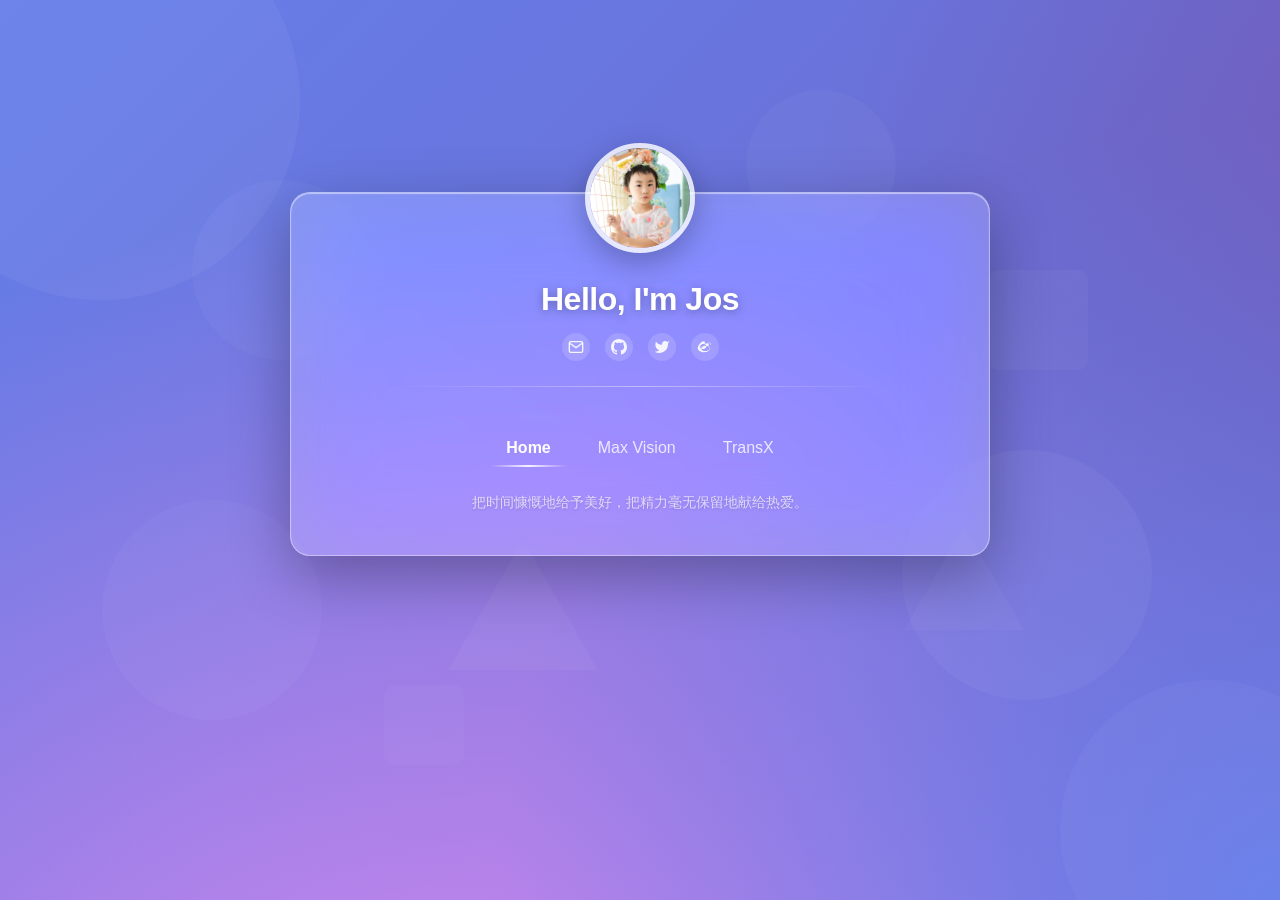
==== index.html @ 92dcc450 "update" ====
<!DOCTYPE html>
<html lang="en">
<head>
    <meta charset="UTF-8">
    <meta name="viewport" content="width=device-width, initial-scale=1.0">
    <title>Jos' Home</title>
    <link rel="stylesheet" href="assets/css/style.css">
</head>
<body>
    <div class="background">
        <div class="geometric-shape shape-1"></div>
        <div class="geometric-shape shape-2"></div>
        <div class="geometric-shape shape-3"></div>
        <div class="geometric-shape shape-4"></div>
        <div class="geometric-shape shape-5"></div>
        <div class="geometric-shape shape-6"></div>
        <div class="geometric-triangle tri-1"></div>
        <div class="geometric-triangle tri-2"></div>
        <div class="geometric-square sq-1"></div>
        <div class="geometric-square sq-2"></div>
    </div>
    <div class="content">
        <div class="card-flip">
            <div class="project-container card-front">
                <div class="project-image" id="avatar">
                    <img src="assets/images/icon.png" alt="Jos Avatar">
                </div>
                <h1>Hello, I'm Jos</h1>
                <div class="social-links">
                    <a href="mailto:auu.aug@gmail.com" target="_blank" title="Email">
                        <svg width="20" height="20" viewBox="0 0 24 24" fill="none" stroke="currentColor" stroke-width="2">
                            <path d="M4 4h16c1.1 0 2 .9 2 2v12c0 1.1-.9 2-2 2H4c-1.1 0-2-.9-2-2V6c0-1.1.9-2 2-2z"></path>
                            <polyline points="22,6 12,13 2,6"></polyline>
                        </svg>
                    </a>
                    <a href="https://github.com/jyhu" target="_blank" title="GitHub">
                        <svg width="20" height="20" viewBox="0 0 24 24" fill="currentColor">
                            <path d="M12 0c-6.626 0-12 5.373-12 12 0 5.302 3.438 9.8 8.207 11.387.599.111.793-.261.793-.577v-2.234c-3.338.726-4.033-1.416-4.033-1.416-.546-1.387-1.333-1.756-1.333-1.756-1.089-.745.083-.729.083-.729 1.205.084 1.839 1.237 1.839 1.237 1.07 1.834 2.807 1.304 3.492.997.107-.775.418-1.305.762-1.604-2.665-.305-5.467-1.334-5.467-5.931 0-1.311.469-2.381 1.236-3.221-.124-.303-.535-1.524.117-3.176 0 0 1.008-.322 3.301 1.23.957-.266 1.983-.399 3.003-.404 1.02.005 2.047.138 3.006.404 2.291-1.552 3.297-1.23 3.297-1.23.653 1.653.242 2.874.118 3.176.77.84 1.235 1.911 1.235 3.221 0 4.609-2.807 5.624-5.479 5.921.43.372.823 1.102.823 2.222v3.293c0 .319.192.694.801.576 4.765-1.589 8.199-6.086 8.199-11.386 0-6.627-5.373-12-12-12z"/>
                        </svg>
                    </a>
                    <a href="https://twitter.com/yourhandle" target="_blank" title="Twitter">
                        <svg width="20" height="20" viewBox="0 0 24 24" fill="currentColor">
                            <path d="M23 3a10.9 10.9 0 01-3.14 1.53 4.48 4.48 0 00-7.86 3v1A10.66 10.66 0 013 4s-4 9 5 13a11.64 11.64 0 01-7 2c9 5 20 0 20-11.5a4.5 4.5 0 00-.08-.83A7.72 7.72 0 0023 3z"></path>
                        </svg>
                    </a>
                    <a href="https://weibo.com/yourhandle" target="_blank" title="微博">
                        <svg width="20" height="20" viewBox="0 0 24 24" fill="currentColor">
                            <path d="M9.68 14.89c-2.56.43-4.77-.88-4.94-2.92-.16-2.04 1.74-3.96 4.3-4.39 2.56-.43 4.77.88 4.94 2.92.16 2.04-1.74 3.96-4.3 4.39zm7.94-5.05c-.32-.09-.54-.16-.37-.58.36-.92.4-1.71.01-2.28-.74-1.06-2.76-1.01-5.07-.03 0 0-.73.32-.54-.26.35-1.17.3-2.15-.23-2.72-1.2-1.29-4.38.05-7.1 2.98-2.04 2.19-3.22 4.51-3.22 6.67 0 3.92 4.54 6.3 8.98 6.3 5.82 0 9.7-3.34 9.7-5.99 0-1.6-1.22-2.51-2.16-2.09zm-4.37 8.22c-3.48.31-6.49-1.22-6.73-3.42-.24-2.2 2.41-4.26 5.89-4.57 3.48-.31 6.49 1.22 6.73 3.42.24 2.2-2.41 4.26-5.89 4.57zm6.9-11.82c-.78-.78-1.82-1.08-2.77-.91-.21.04-.35.24-.31.45.04.21.24.35.45.31.67-.12 1.4.09 1.95.64.55.55.76 1.28.64 1.95-.04.21.1.41.31.45h.07c.19 0 .35-.14.38-.33.17-.95-.13-1.99-.91-2.77z"/>
                        </svg>
                    </a>
                </div>
                <hr class="main-divider">
                <div class="project-details">
                    <ul id="project-list"></ul>
                    <p id="project-desc"></p>
                </div>
            </div>
            <div class="project-container card-back">
                <div class="back-close" id="backClose">✕</div>
                <h2>关于我</h2>
                <hr class="main-divider">
                <div class="back-content">
                    <p>把时间浪费在美好的事物上</p>
                    <p>把精力投入在热爱的领域里</p>
                    <div class="contact-info">
                        <p>📧 Email: hello@example.com</p>
                        <p>🔗 GitHub: @jyhu</p>
                    </div>
                </div>
            </div>
        </div>
    </div>
    <script src="assets/js/config.js"></script>
    <script>
        const projectList = document.getElementById('project-list');
        const projectDesc = document.getElementById('project-desc');
        const cardFlip = document.querySelector('.card-flip');
        const avatar = document.getElementById('avatar');
        const backClose = document.getElementById('backClose');
        const cardFront = document.querySelector('.card-front');
        const cardBack = document.querySelector('.card-back');

        // 更新卡片高度
        function updateCardHeight() {
            if (cardFlip.classList.contains('flipped')) {
                cardFlip.style.height = cardBack.offsetHeight + 'px';
            } else {
                cardFlip.style.height = cardFront.offsetHeight + 'px';
            }
        }

        // 初始化高度
        setTimeout(() => {
            cardFlip.style.height = cardFront.offsetHeight + 'px';
        }, 0);

        // 头像点击翻转
        avatar.addEventListener('click', () => {
            cardFlip.classList.add('flipped');
            setTimeout(updateCardHeight, 50);
        });

        // 关闭按钮翻转回来
        backClose.addEventListener('click', (e) => {
            e.stopPropagation();
            cardFlip.classList.remove('flipped');
            setTimeout(updateCardHeight, 50);
        });

        Projects.forEach((project, index) => {
            const listItem = document.createElement('li');
            listItem.textContent = project.name;
            listItem.addEventListener('mouseover', () => {
                document.querySelectorAll('#project-list li').forEach(li => li.classList.remove('active'));
                listItem.classList.add('active');
                projectDesc.innerHTML = project.description;
                if (project.url) {
                    projectDesc.innerHTML += ` <a href="${project.url}" target="_blank">Go >>></a>`;
                }
            });
            if (project.url) {
                listItem.addEventListener('click', () => {
                    window.open(project.url, '_blank');
                });
            }
            if (index === 0) {
                listItem.classList.add('active');
                projectDesc.innerHTML = project.description;
                if (project.url) {
                    projectDesc.innerHTML += ` <a href="${project.url}" target="_blank">Go >>></a>`;
                }
            }
            projectList.appendChild(listItem);
        });
    </script>
</body>
</html>
---- assets/css/style.css ----
body, html {
    margin: 0;
    padding: 0;
    height: 100%;
    overflow: hidden;
    font-family: -apple-system, BlinkMacSystemFont, 'Segoe UI', Roboto, 'Helvetica Neue', Arial, sans-serif;
}

.background {
    position: fixed;
    top: 0;
    left: 0;
    width: 100%;
    height: 100%;
    background: 
        radial-gradient(circle at 50% 50%, #667eea 0%, transparent 50%),
        radial-gradient(circle at 80% 20%, #764ba2 0%, transparent 50%),
        radial-gradient(circle at 20% 80%, #f093fb 0%, transparent 50%),
        radial-gradient(circle at 100% 50%, #4facfe 0%, transparent 50%),
        linear-gradient(135deg, #667eea 0%, #764ba2 100%);
    background-size: 200% 200%;
    z-index: -1;
    overflow: hidden;
    animation: gradientFlow 20s ease infinite;
}

@keyframes gradientFlow {
    0% {
        background-position: 20% 30%, 80% 70%, 30% 80%, 70% 20%, 50% 50%;
    }
    20% {
        background-position: 70% 10%, 10% 60%, 90% 40%, 40% 90%, 30% 70%;
    }
    40% {
        background-position: 90% 80%, 40% 20%, 10% 90%, 80% 30%, 60% 20%;
    }
    60% {
        background-position: 30% 60%, 70% 90%, 60% 10%, 20% 50%, 80% 80%;
    }
    80% {
        background-position: 50% 90%, 20% 30%, 80% 60%, 60% 20%, 40% 40%;
    }
    100% {
        background-position: 20% 30%, 80% 70%, 30% 80%, 70% 20%, 50% 50%;
    }
}

.geometric-shape {
    position: absolute;
    border-radius: 50%;
    opacity: 0.15;
    animation: float 20s infinite ease-in-out;
}

.shape-1 {
    width: 400px;
    height: 400px;
    background: rgba(255, 255, 255, 0.3);
    top: -100px;
    left: -100px;
    animation-delay: 0s;
}

.shape-2 {
    width: 300px;
    height: 300px;
    background: rgba(255, 255, 255, 0.2);
    bottom: -80px;
    right: -80px;
    animation-delay: 7s;
    animation-duration: 25s;
}

.shape-3 {
    width: 250px;
    height: 250px;
    background: rgba(255, 255, 255, 0.25);
    top: 50%;
    right: 10%;
    animation: float 18s infinite ease-in-out;
    animation-delay: 3s;
}

.shape-4 {
    width: 180px;
    height: 180px;
    background: rgba(255, 255, 255, 0.2);
    top: 20%;
    left: 15%;
    animation: rotate-float 22s infinite ease-in-out;
    animation-delay: 1s;
}

.shape-5 {
    width: 220px;
    height: 220px;
    background: rgba(255, 255, 255, 0.18);
    bottom: 20%;
    left: 8%;
    animation: pulse 16s infinite ease-in-out;
    animation-delay: 5s;
}

.shape-6 {
    width: 150px;
    height: 150px;
    background: rgba(255, 255, 255, 0.22);
    top: 10%;
    right: 30%;
    animation: float 20s infinite ease-in-out;
    animation-delay: 8s;
}

.geometric-triangle {
    position: absolute;
    width: 0;
    height: 0;
    border-style: solid;
    opacity: 0.12;
}

.tri-1 {
    border-width: 0 75px 130px 75px;
    border-color: transparent transparent rgba(255, 255, 255, 0.3) transparent;
    top: 60%;
    left: 35%;
    animation: spin-slow 30s linear infinite;
}

.tri-2 {
    border-width: 0 60px 104px 60px;
    border-color: transparent transparent rgba(255, 255, 255, 0.25) transparent;
    bottom: 30%;
    right: 20%;
    animation: spin-reverse 25s linear infinite;
}

.geometric-square {
    position: absolute;
    opacity: 0.1;
    border-radius: 10px;
}

.sq-1 {
    width: 100px;
    height: 100px;
    background: rgba(255, 255, 255, 0.3);
    top: 30%;
    right: 15%;
    animation: rotate-float 28s infinite ease-in-out;
    animation-delay: 2s;
}

.sq-2 {
    width: 80px;
    height: 80px;
    background: rgba(255, 255, 255, 0.25);
    bottom: 15%;
    left: 30%;
    animation: float-diagonal 24s infinite ease-in-out;
    animation-delay: 6s;
}

@keyframes float {
    0%, 100% {
        transform: translate(0, 0) scale(1);
    }
    33% {
        transform: translate(50px, -50px) scale(1.1);
    }
    66% {
        transform: translate(-30px, 30px) scale(0.9);
    }
}

@keyframes rotate-float {
    0%, 100% {
        transform: translate(0, 0) rotate(0deg);
    }
    33% {
        transform: translate(40px, -60px) rotate(120deg);
    }
    66% {
        transform: translate(-40px, 40px) rotate(240deg);
    }
}

@keyframes pulse {
    0%, 100% {
        transform: scale(1);
        opacity: 0.18;
    }
    50% {
        transform: scale(1.3);
        opacity: 0.25;
    }
}

@keyframes spin-slow {
    0% {
        transform: rotate(0deg);
    }
    100% {
        transform: rotate(360deg);
    }
}

@keyframes spin-reverse {
    0% {
        transform: rotate(360deg);
    }
    100% {
        transform: rotate(0deg);
    }
}

@keyframes float-diagonal {
    0%, 100% {
        transform: translate(0, 0) rotate(0deg);
    }
    50% {
        transform: translate(-60px, -60px) rotate(180deg);
    }
}

.content {
    position: relative;
    z-index: 1;
    text-align: center;
    margin-top: 15%;
    padding-left: 20px;
    padding-right: 20px;
    perspective: 1500px;
}

.card-flip {
    position: relative;
    width: 100%;
    max-width: 700px;
    margin: 0 auto;
    transition: transform 0.8s cubic-bezier(0.4, 0, 0.2, 1), height 0.8s cubic-bezier(0.4, 0, 0.2, 1);
    transform-style: preserve-3d;
}

.card-flip.flipped {
    transform: rotateY(180deg);
}

.project-container {
    display: flex;
    flex-direction: column;
    align-items: center;
    background: rgba(255, 255, 255, 0.2);
    backdrop-filter: blur(40px) saturate(180%);
    -webkit-backdrop-filter: blur(40px) saturate(180%);
    border: 1px solid rgba(255, 255, 255, 0.4);
    padding: 40px;
    border-radius: 20px;
    max-width: 700px;
    margin: 0 auto;
    position: relative;
    box-shadow: 0 20px 60px rgba(0, 0, 0, 0.3), inset 0 1px 1px rgba(255, 255, 255, 0.5);
    backface-visibility: hidden;
}

.card-front {
    position: relative;
    z-index: 2;
}

.card-back {
    position: absolute;
    top: 0;
    left: 0;
    width: 100%;
    transform: rotateY(180deg);
    z-index: 1;
    justify-content: center;
}

.project-image {
    position: absolute;
    top: -50px;
    text-align: center;
    cursor: pointer;
    transition: transform 0.3s ease;
}

.project-image:hover {
    transform: scale(1.05);
}

.project-image img {
    width: 100px;
    height: 100px;
    object-fit: cover;
    border-radius: 50%;
    border: 5px solid rgba(255, 255, 255, 0.8);
    box-shadow: 0 10px 30px rgba(0, 0, 0, 0.25);
    transition: transform 0.3s ease;
}

.project-image img:hover {
    transform: scale(1.05);
}

.project-container h1 {
    margin: 0;
    font-size: 32px;
    font-weight: 600;
    color: #ffffff;
    margin-top: 48px;
    letter-spacing: -0.5px;
    text-shadow: 0 2px 10px rgba(0, 0, 0, 0.3);
}

.social-links {
    display: flex;
    gap: 15px;
    justify-content: center;
    align-items: center;
    margin-top: 15px;
}

.social-links a {
    display: flex;
    align-items: center;
    justify-content: center;
    width: 28px;
    height: 28px;
    border-radius: 50%;
    background: rgba(255, 255, 255, 0.15);
    color: rgba(255, 255, 255, 0.9);
    transition: all 0.3s ease;
    text-decoration: none;
}

.social-links a:hover {
    background: rgba(255, 255, 255, 0.3);
    color: #ffffff;
    transform: translateY(-3px);
}

.social-links svg {
    width: 16px;
    height: 16px;
}

.main-divider {
    width: 80%;
    height: 1px;
    background: linear-gradient(90deg, transparent, rgba(255, 255, 255, 0.4), transparent);
    border: none;
    margin-top: 25px;
}

.project-details {
    text-align: center;
    margin-top: 20px;
    width: 100%;
}

#project-list {
    list-style: none;
    padding: 0;
    display: flex;
    justify-content: center;
    gap: 15px;
    margin-bottom: 15px;
}

#project-list li {
    cursor: pointer;
    font-size: 16px;
    color: rgba(255, 255, 255, 0.8);
    transition: all 0.3s ease;
    padding: 8px 16px;
    border-radius: 8px;
}

#project-list li:hover {
    background: rgba(255, 255, 255, 0.15);
    color: rgba(255, 255, 255, 1);
    transform: translateY(-2px);
}

#project-list li.active {
    color: #ffffff;
    font-weight: 600;
    position: relative;
}

#project-list li.active::after {
    content: '';
    display: block;
    width: 100%;
    height: 2px;
    background: linear-gradient(90deg, transparent, rgba(255, 255, 255, 0.9), transparent);
    position: absolute;
    bottom: -2px;
    left: 0;
}

#project-desc {
    width: 90%;
    margin-top: 12px;
    color: rgba(255, 255, 255, 0.7);
    font-size: 14px;
    line-height: 1.8;
    margin: 25px auto 0;
    text-shadow: 0 1px 3px rgba(0, 0, 0, 0.15);
    font-weight: 400;
}

#project-desc a {
    color: rgba(255, 255, 255, 0.9);
    text-decoration: none;
    font-weight: 500;
    font-size: 13px;
    transition: all 0.3s cubic-bezier(0.4, 0, 0.2, 1);
    margin-left: 10px;
    cursor: pointer;
}

#project-desc a:hover {
    color: #ffffff;
    transform: translateX(3px);
}

/* 卡片背面样式 */
.card-back h2 {
    margin: 40px 0 0 0;
    font-size: 28px;
    font-weight: 600;
    color: #ffffff;
    letter-spacing: -0.5px;
    text-shadow: 0 2px 10px rgba(0, 0, 0, 0.3);
}

.back-content {
    margin-top: 30px;
    color: rgba(255, 255, 255, 0.9);
    font-size: 18px;
    line-height: 2;
    text-align: center;
}

.back-content p {
    margin: 15px 0;
}

.contact-info {
    margin-top: 40px;
    font-size: 15px;
    color: rgba(255, 255, 255, 0.8);
}

.contact-info p {
    margin: 12px 0;
}

.back-close {
    position: absolute;
    top: 20px;
    right: 25px;
    font-size: 24px;
    color: rgba(255, 255, 255, 0.8);
    cursor: pointer;
    transition: all 0.3s ease;
    width: 35px;
    height: 35px;
    display: flex;
    align-items: center;
    justify-content: center;
    border-radius: 50%;
    background: rgba(255, 255, 255, 0.1);
}

.back-close:hover {
    color: #ffffff;
    background: rgba(255, 255, 255, 0.2);
    transform: rotate(90deg);
}
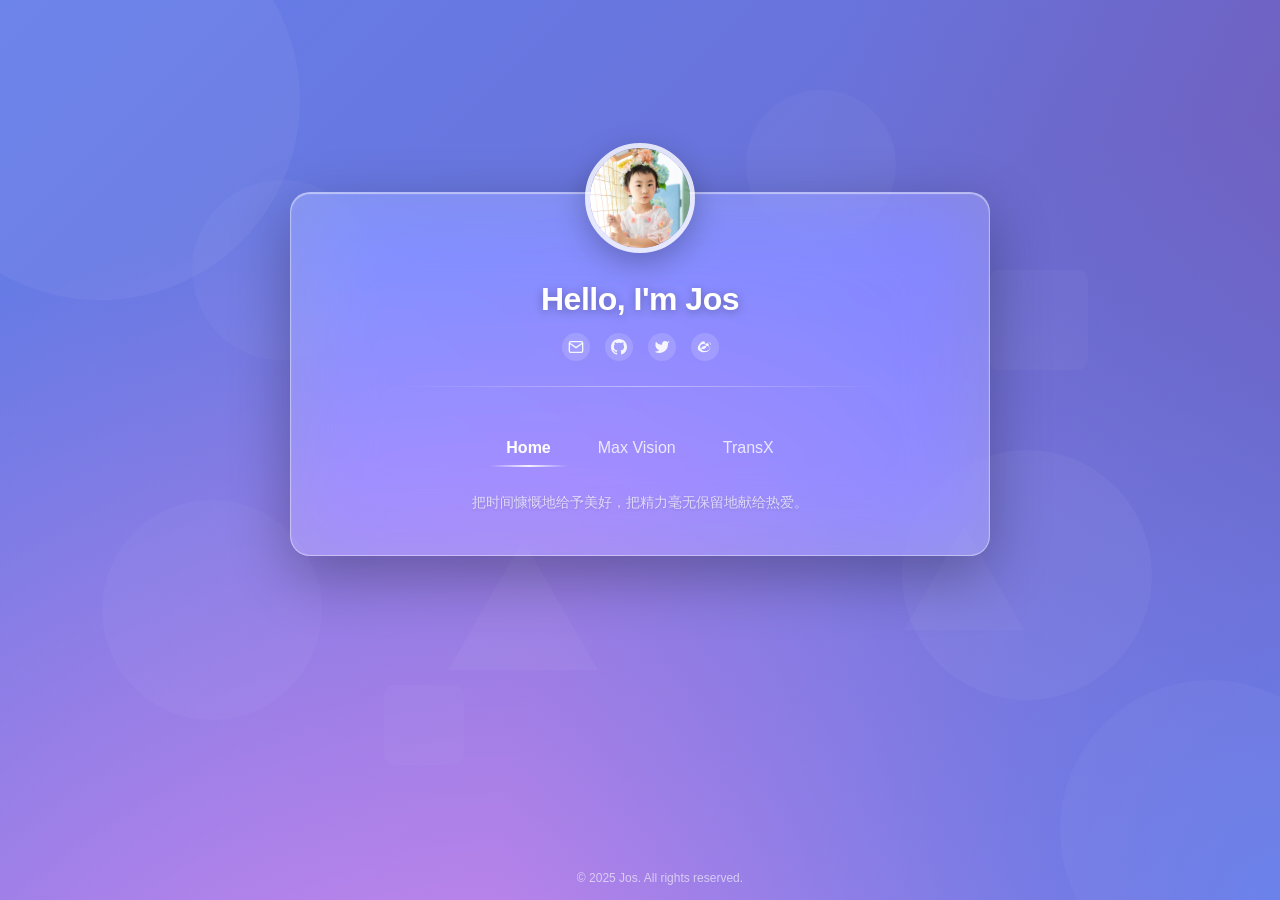
==== commit 335bdd9f: "update" ====
--- a/index.html
+++ b/index.html
@@ -133,5 +133,8 @@
             projectList.appendChild(listItem);
         });
     </script>
+    <footer class="footer">
+        <p>&copy; 2025 Jos. All rights reserved.</p>
+    </footer>
 </body>
 </html>
--- a/assets/css/style.css
+++ b/assets/css/style.css
@@ -481,3 +481,20 @@
     background: rgba(255, 255, 255, 0.2);
     transform: rotate(90deg);
 }
+
+/* Footer */
+.footer {
+    position: fixed;
+    bottom: 0;
+    left: 0;
+    width: 100%;
+    text-align: center;
+    padding: 15px 20px;
+    color: rgba(255, 255, 255, 0.6);
+    font-size: 12px;
+    z-index: 0;
+}
+
+.footer p {
+    margin: 0;
+}
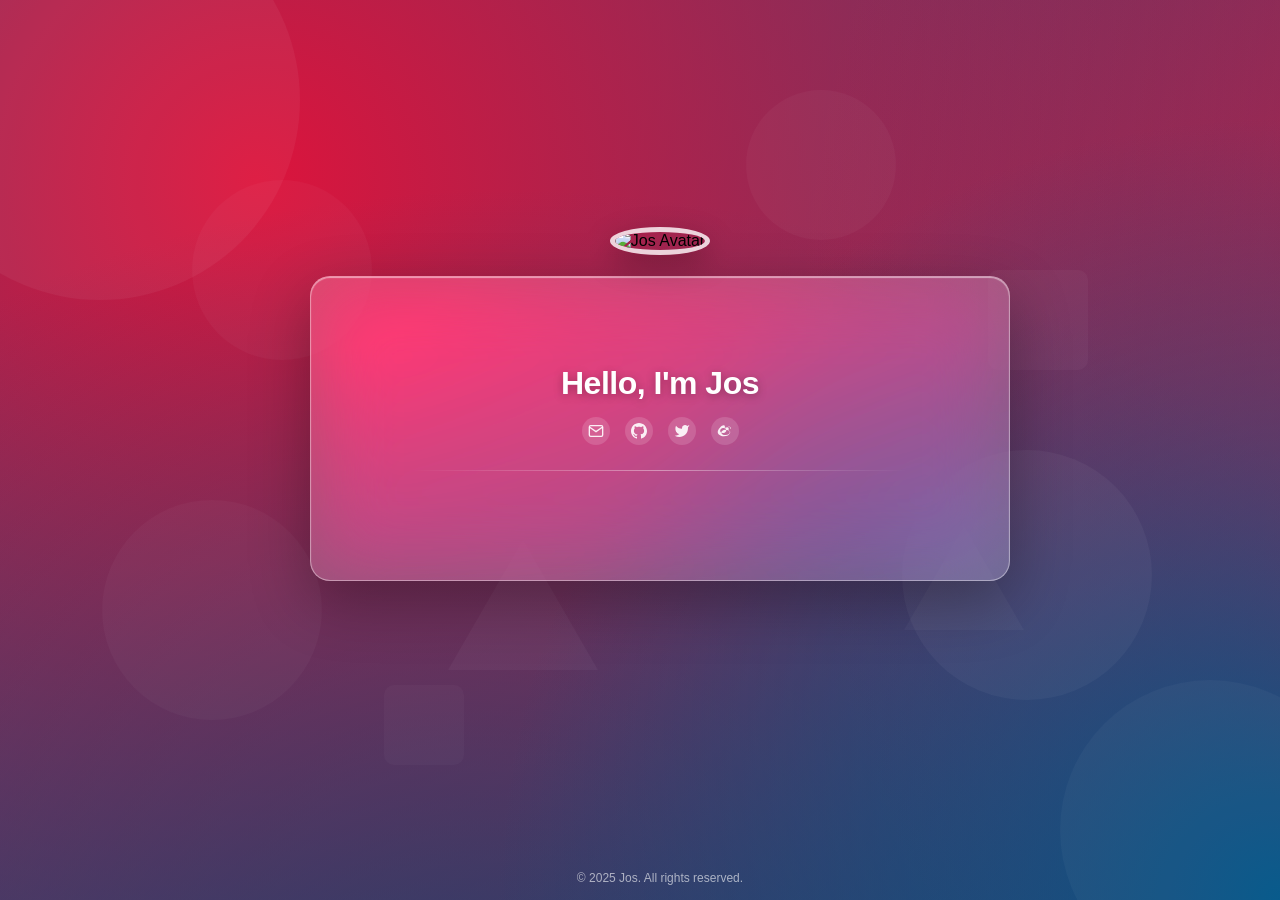
==== commit 1c508dc0: "update" ====
--- a/index.html
+++ b/index.html
@@ -38,7 +38,7 @@
                             <path d="M12 0c-6.626 0-12 5.373-12 12 0 5.302 3.438 9.8 8.207 11.387.599.111.793-.261.793-.577v-2.234c-3.338.726-4.033-1.416-4.033-1.416-.546-1.387-1.333-1.756-1.333-1.756-1.089-.745.083-.729.083-.729 1.205.084 1.839 1.237 1.839 1.237 1.07 1.834 2.807 1.304 3.492.997.107-.775.418-1.305.762-1.604-2.665-.305-5.467-1.334-5.467-5.931 0-1.311.469-2.381 1.236-3.221-.124-.303-.535-1.524.117-3.176 0 0 1.008-.322 3.301 1.23.957-.266 1.983-.399 3.003-.404 1.02.005 2.047.138 3.006.404 2.291-1.552 3.297-1.23 3.297-1.23.653 1.653.242 2.874.118 3.176.77.84 1.235 1.911 1.235 3.221 0 4.609-2.807 5.624-5.479 5.921.43.372.823 1.102.823 2.222v3.293c0 .319.192.694.801.576 4.765-1.589 8.199-6.086 8.199-11.386 0-6.627-5.373-12-12-12z"/>
                         </svg>
                     </a>
-                    <a href="https://twitter.com/yourhandle" target="_blank" title="Twitter">
+                    <a href="https://twitter.com/JyHuuu" target="_blank" title="Twitter">
                         <svg width="20" height="20" viewBox="0 0 24 24" fill="currentColor">
                             <path d="M23 3a10.9 10.9 0 01-3.14 1.53 4.48 4.48 0 00-7.86 3v1A10.66 10.66 0 013 4s-4 9 5 13a11.64 11.64 0 01-7 2c9 5 20 0 20-11.5a4.5 4.5 0 00-.08-.83A7.72 7.72 0 0023 3z"></path>
                         </svg>
@@ -57,82 +57,53 @@
             </div>
             <div class="project-container card-back">
                 <div class="back-close" id="backClose">✕</div>
-                <h2>关于我</h2>
-                <hr class="main-divider">
-                <div class="back-content">
-                    <p>把时间浪费在美好的事物上</p>
-                    <p>把精力投入在热爱的领域里</p>
-                    <div class="contact-info">
-                        <p>📧 Email: hello@example.com</p>
-                        <p>🔗 GitHub: @jyhu</p>
+<!-- <h2>
+                    <svg class="music-icon" width="24" height="24" viewBox="0 0 24 24" fill="none" stroke="white" stroke-width="2" stroke-linecap="round" stroke-linejoin="round">
+                        <path d="M9 18V5l12-2v13"/>
+                        <circle cx="6" cy="18" r="3" fill="white"/>
+                        <circle cx="18" cy="16" r="3" fill="white"/>
+                    </svg>
+                    Music
+                </h2>
+                <hr class="main-divider"> -->
+                <div class="music-player">
+                    <div class="album-cover">
+                        <div class="vinyl" id="vinyl">
+                            <div class="vinyl-center"></div>
+                        </div>
                     </div>
+                    <div class="song-info">
+                        <div class="song-title" id="songTitle">Select a song</div>
+                        <div class="song-artist" id="songArtist">Artist</div>
+                    </div>
+                    <div class="progress-container">
+                        <span class="time" id="currentTime">0:00</span>
+                        <input type="range" class="progress-bar" id="progressBar" min="0" max="100" value="0">
+                        <span class="time" id="duration">0:00</span>
+                    </div>
+                    <div class="controls">
+                        <button class="control-btn" id="listBtn" title="播放列表">
+                            <svg width="22" height="22" viewBox="0 0 24 24" fill="none" stroke="white" stroke-width="2.2" stroke-linecap="round" stroke-linejoin="round">
+                                <line x1="8" y1="6" x2="21" y2="6"/>
+                                <line x1="8" y1="12" x2="21" y2="12"/>
+                                <line x1="8" y1="18" x2="21" y2="18"/>
+                                <circle cx="3" cy="6" r="1.5" fill="white"/>
+                                <circle cx="3" cy="12" r="1.5" fill="white"/>
+                                <circle cx="3" cy="18" r="1.5" fill="white"/>
+                            </svg>
+                        </button>
+                        <button class="control-btn" id="prevBtn">⏮</button>
+                        <button class="control-btn play-btn" id="playBtn">▶</button>
+                        <button class="control-btn" id="nextBtn">⏭</button>
+                    </div>
+                    <audio id="audioPlayer"></audio>
+                    <div id="playlistMenu" class="playlist-menu" style="display:none;"></div>
                 </div>
             </div>
         </div>
     </div>
     <script src="assets/js/config.js"></script>
-    <script>
-        const projectList = document.getElementById('project-list');
-        const projectDesc = document.getElementById('project-desc');
-        const cardFlip = document.querySelector('.card-flip');
-        const avatar = document.getElementById('avatar');
-        const backClose = document.getElementById('backClose');
-        const cardFront = document.querySelector('.card-front');
-        const cardBack = document.querySelector('.card-back');
-
-        // 更新卡片高度
-        function updateCardHeight() {
-            if (cardFlip.classList.contains('flipped')) {
-                cardFlip.style.height = cardBack.offsetHeight + 'px';
-            } else {
-                cardFlip.style.height = cardFront.offsetHeight + 'px';
-            }
-        }
-
-        // 初始化高度
-        setTimeout(() => {
-            cardFlip.style.height = cardFront.offsetHeight + 'px';
-        }, 0);
-
-        // 头像点击翻转
-        avatar.addEventListener('click', () => {
-            cardFlip.classList.add('flipped');
-            setTimeout(updateCardHeight, 50);
-        });
-
-        // 关闭按钮翻转回来
-        backClose.addEventListener('click', (e) => {
-            e.stopPropagation();
-            cardFlip.classList.remove('flipped');
-            setTimeout(updateCardHeight, 50);
-        });
-
-        Projects.forEach((project, index) => {
-            const listItem = document.createElement('li');
-            listItem.textContent = project.name;
-            listItem.addEventListener('mouseover', () => {
-                document.querySelectorAll('#project-list li').forEach(li => li.classList.remove('active'));
-                listItem.classList.add('active');
-                projectDesc.innerHTML = project.description;
-                if (project.url) {
-                    projectDesc.innerHTML += ` <a href="${project.url}" target="_blank">Go >>></a>`;
-                }
-            });
-            if (project.url) {
-                listItem.addEventListener('click', () => {
-                    window.open(project.url, '_blank');
-                });
-            }
-            if (index === 0) {
-                listItem.classList.add('active');
-                projectDesc.innerHTML = project.description;
-                if (project.url) {
-                    projectDesc.innerHTML += ` <a href="${project.url}" target="_blank">Go >>></a>`;
-                }
-            }
-            projectList.appendChild(listItem);
-        });
-    </script>
+    <script src="assets/js/main.js"></script>
     <footer class="footer">
         <p>&copy; 2025 Jos. All rights reserved.</p>
     </footer>
--- a/assets/css/style.css
+++ b/assets/css/style.css
@@ -2,8 +2,13 @@
     margin: 0;
     padding: 0;
     height: 100%;
+    font-family: -apple-system, BlinkMacSystemFont, 'Segoe UI', Roboto, 'Helvetica Neue', Arial, sans-serif;
+}
+
+body {
+    display: flex;
+    flex-direction: column;
     overflow: hidden;
-    font-family: -apple-system, BlinkMacSystemFont, 'Segoe UI', Roboto, 'Helvetica Neue', Arial, sans-serif;
 }
 
 .background {
@@ -13,11 +18,12 @@
     width: 100%;
     height: 100%;
     background: 
-        radial-gradient(circle at 50% 50%, #667eea 0%, transparent 50%),
-        radial-gradient(circle at 80% 20%, #764ba2 0%, transparent 50%),
-        radial-gradient(circle at 20% 80%, #f093fb 0%, transparent 50%),
-        radial-gradient(circle at 100% 50%, #4facfe 0%, transparent 50%),
-        linear-gradient(135deg, #667eea 0%, #764ba2 100%);
+        radial-gradient(circle at 50% 50%, #005688 0%, transparent 50%),
+        radial-gradient(circle at 80% 20%, #DC143C 0%, transparent 50%),
+        radial-gradient(circle at 20% 80%, #004570 0%, transparent 50%),
+        radial-gradient(circle at 100% 50%, #E4002B 0%, transparent 50%),
+        radial-gradient(circle at 10% 10%, #DC143C 0%, transparent 50%),
+        linear-gradient(135deg, #005688 0%, #DC143C 100%);
     background-size: 200% 200%;
     z-index: -1;
     overflow: hidden;
@@ -26,22 +32,22 @@
 
 @keyframes gradientFlow {
     0% {
-        background-position: 20% 30%, 80% 70%, 30% 80%, 70% 20%, 50% 50%;
+        background-position: 20% 30%, 80% 20%, 20% 80%, 100% 50%, 10% 10%, 50% 50%;
     }
     20% {
-        background-position: 70% 10%, 10% 60%, 90% 40%, 40% 90%, 30% 70%;
+        background-position: 70% 10%, 15% 85%, 90% 10%, 5% 90%, 95% 5%, 30% 70%;
     }
     40% {
-        background-position: 90% 80%, 40% 20%, 10% 90%, 80% 30%, 60% 20%;
+        background-position: 90% 80%, 10% 50%, 85% 15%, 40% 20%, 20% 95%, 60% 20%;
     }
     60% {
-        background-position: 30% 60%, 70% 90%, 60% 10%, 20% 50%, 80% 80%;
+        background-position: 30% 60%, 90% 90%, 20% 10%, 70% 90%, 85% 85%, 80% 80%;
     }
     80% {
-        background-position: 50% 90%, 20% 30%, 80% 60%, 60% 20%, 40% 40%;
+        background-position: 50% 90%, 95% 30%, 15% 60%, 20% 30%, 80% 15%, 40% 40%;
     }
     100% {
-        background-position: 20% 30%, 80% 70%, 30% 80%, 70% 20%, 50% 50%;
+        background-position: 20% 30%, 80% 20%, 20% 80%, 100% 50%, 10% 10%, 50% 50%;
     }
 }
 
@@ -227,17 +233,19 @@
     position: relative;
     z-index: 1;
     text-align: center;
-    margin-top: 15%;
-    padding-left: 20px;
-    padding-right: 20px;
+    flex: 1;
+    display: flex;
+    align-items: center;
+    justify-content: center;
+    padding: 20px;
     perspective: 1500px;
+    width: 100%;
 }
 
 .card-flip {
     position: relative;
     width: 100%;
     max-width: 700px;
-    margin: 0 auto;
     transition: transform 0.8s cubic-bezier(0.4, 0, 0.2, 1), height 0.8s cubic-bezier(0.4, 0, 0.2, 1);
     transform-style: preserve-3d;
 }
@@ -257,10 +265,10 @@
     padding: 40px;
     border-radius: 20px;
     max-width: 700px;
-    margin: 0 auto;
     position: relative;
     box-shadow: 0 20px 60px rgba(0, 0, 0, 0.3), inset 0 1px 1px rgba(255, 255, 255, 0.5);
     backface-visibility: hidden;
+    box-sizing: border-box;
 }
 
 .card-front {
@@ -365,7 +373,7 @@
     padding: 0;
     display: flex;
     justify-content: center;
-    gap: 15px;
+    gap: 8px;
     margin-bottom: 15px;
 }
 
@@ -435,6 +443,14 @@
     color: #ffffff;
     letter-spacing: -0.5px;
     text-shadow: 0 2px 10px rgba(0, 0, 0, 0.3);
+    display: flex;
+    align-items: center;
+    justify-content: center;
+    gap: 8px;
+}
+
+.music-icon {
+    color: #ffffff;
 }
 
 .back-content {
@@ -484,17 +500,264 @@
 
 /* Footer */
 .footer {
-    position: fixed;
-    bottom: 0;
-    left: 0;
+    position: relative;
     width: 100%;
     text-align: center;
     padding: 15px 20px;
     color: rgba(255, 255, 255, 0.6);
     font-size: 12px;
-    z-index: 0;
+    z-index: 1;
+    flex-shrink: 0;
 }
 
 .footer p {
     margin: 0;
 }
+
+/* Music Player */
+.music-player {
+    width: 100%;
+    max-width: 350px;
+    margin: 20px auto;
+}
+
+.album-cover {
+    width: 180px;
+    height: 180px;
+    margin: 0 auto 25px;
+    position: relative;
+}
+
+.vinyl {
+    width: 100%;
+    height: 100%;
+    background: 
+        radial-gradient(circle at 50% 50%, transparent 29%, rgba(255,255,255,0.05) 29%, rgba(255,255,255,0.05) 30%, transparent 30%),
+        radial-gradient(circle at 50% 50%, transparent 39%, rgba(255,255,255,0.03) 39%, rgba(255,255,255,0.03) 40%, transparent 40%),
+        radial-gradient(circle at 50% 50%, transparent 49%, rgba(255,255,255,0.03) 49%, rgba(255,255,255,0.03) 50%, transparent 50%),
+        radial-gradient(circle at 50% 50%, transparent 59%, rgba(255,255,255,0.03) 59%, rgba(255,255,255,0.03) 60%, transparent 60%),
+        radial-gradient(circle at 50% 50%, transparent 69%, rgba(255,255,255,0.03) 69%, rgba(255,255,255,0.03) 70%, transparent 70%),
+        linear-gradient(90deg, #1a1a1a 0%, #2a2a2a 50%, #1a1a1a 100%);
+    border-radius: 50%;
+    position: relative;
+    animation: rotate 6s linear infinite paused;
+    box-shadow: 0 8px 20px rgba(0, 0, 0, 0.3);
+}
+
+.vinyl::before {
+    content: '';
+    position: absolute;
+    width: 4px;
+    height: 4px;
+    background: rgba(255, 255, 255, 0.6);
+    border-radius: 50%;
+    top: 20%;
+    left: 50%;
+    transform: translateX(-50%);
+}
+
+.vinyl::after {
+    content: '';
+    position: absolute;
+    width: 30%;
+    height: 2px;
+    background: linear-gradient(90deg, transparent, rgba(255, 255, 255, 0.3), transparent);
+    top: 50%;
+    left: 50%;
+    transform: translate(-50%, -50%);
+}
+
+.vinyl.playing {
+    animation-play-state: running;
+}
+
+.vinyl-center {
+    position: absolute;
+    width: 35%;
+    height: 35%;
+    background: rgba(255, 255, 255, 0.9);
+    border-radius: 50%;
+    top: 50%;
+    left: 50%;
+    transform: translate(-50%, -50%);
+    box-shadow: inset 0 0 10px rgba(0, 0, 0, 0.3);
+}
+
+@keyframes rotate {
+    from { transform: rotate(0deg); }
+    to { transform: rotate(360deg); }
+}
+
+.song-info {
+    text-align: center;
+    margin-bottom: 20px;
+}
+
+.song-title {
+    color: rgba(255, 255, 255, 0.95);
+    font-size: 18px;
+    font-weight: 600;
+    margin-bottom: 4px;
+    white-space: nowrap;
+    overflow: hidden;
+    text-overflow: ellipsis;
+    height: 24px;
+    line-height: 24px;
+}
+
+.song-artist {
+    font-size: 14px;
+    color: rgba(255, 255, 255, 0.7);
+    white-space: nowrap;
+    overflow: hidden;
+    text-overflow: ellipsis;
+    height: 20px;
+    line-height: 20px;
+}
+
+.progress-container {
+    display: flex;
+    align-items: center;
+    gap: 10px;
+    margin-bottom: 20px;
+}
+
+.time {
+    font-size: 12px;
+    color: rgba(255, 255, 255, 0.7);
+    min-width: 35px;
+}
+
+.progress-bar {
+    flex: 1;
+    height: 4px;
+    -webkit-appearance: none;
+    appearance: none;
+    background: rgba(255, 255, 255, 0.2);
+    border-radius: 2px;
+    outline: none;
+    cursor: pointer;
+}
+
+.progress-bar::-webkit-slider-thumb {
+    -webkit-appearance: none;
+    appearance: none;
+    width: 12px;
+    height: 12px;
+    background: rgba(255, 255, 255, 0.9);
+    border-radius: 50%;
+    cursor: pointer;
+}
+
+.progress-bar::-moz-range-thumb {
+    width: 12px;
+    height: 12px;
+    background: rgba(255, 255, 255, 0.9);
+    border-radius: 50%;
+    cursor: pointer;
+    border: none;
+}
+
+.controls {
+    display: flex;
+    align-items: center;
+    justify-content: center;
+    gap: 24px;
+    margin-bottom: 10px;
+    position: relative;
+    left: -32px;
+}
+
+.control-btn {
+    background: rgba(255, 255, 255, 0.15);
+    border: none;
+    color: rgba(255, 255, 255, 0.9);
+    font-size: 20px;
+    width: 45px;
+    height: 45px;
+    border-radius: 50%;
+    cursor: pointer;
+    transition: all 0.3s ease;
+    display: flex;
+    align-items: center;
+    justify-content: center;
+}
+
+.control-btn:hover {
+    background: rgba(255, 255, 255, 0.25);
+    transform: scale(1.05);
+}
+
+.play-btn {
+    width: 55px;
+    height: 55px;
+    font-size: 24px;
+    background: rgba(255, 255, 255, 0.25);
+}
+
+.play-btn:hover {
+    background: rgba(255, 255, 255, 0.35);
+}
+
+/* 播放列表弹窗样式 */
+.playlist-menu {
+    position: absolute;
+    left: 50%;
+    top: 50%;
+    transform: translate(-50%, -50%);
+    min-width: 260px;
+    max-width: 90vw;
+    max-height: 60vh;
+    background: rgba(30, 40, 60, 0.98);
+    border-radius: 16px;
+    box-shadow: 0 8px 32px rgba(0,0,0,0.25);
+    padding: 18px 16px 12px 16px;
+    z-index: 100;
+    overflow-y: auto;
+    color: #fff;
+}
+.playlist-menu h3 {
+    margin: 0 0 12px 0;
+    font-size: 18px;
+    font-weight: 600;
+    text-align: left;
+}
+.playlist-menu ul {
+    list-style: none;
+    padding: 0;
+    margin: 0;
+    text-align: left;
+}
+.playlist-menu li {
+    padding: 8px 0;
+    cursor: pointer;
+    font-size: 15px;
+    border-bottom: 1px solid rgba(255,255,255,0.08);
+    transition: background 0.2s;
+    text-align: left;
+}
+.playlist-menu li:last-child {
+    border-bottom: none;
+}
+.playlist-menu li:hover {
+    background: rgba(255,255,255,0.08);
+}
+.playlist-menu .current {
+    color: #ffd700;
+    font-weight: 600;
+}
+.playlist-menu .close-btn {
+    position: absolute;
+    right: 12px;
+    top: 10px;
+    background: none;
+    border: none;
+    color: #fff;
+    font-size: 18px;
+    cursor: pointer;
+    opacity: 0.7;
+    transition: opacity 0.2s;
+}
+.playlist-menu .close-btn:hover {
+    opacity: 1;
+}
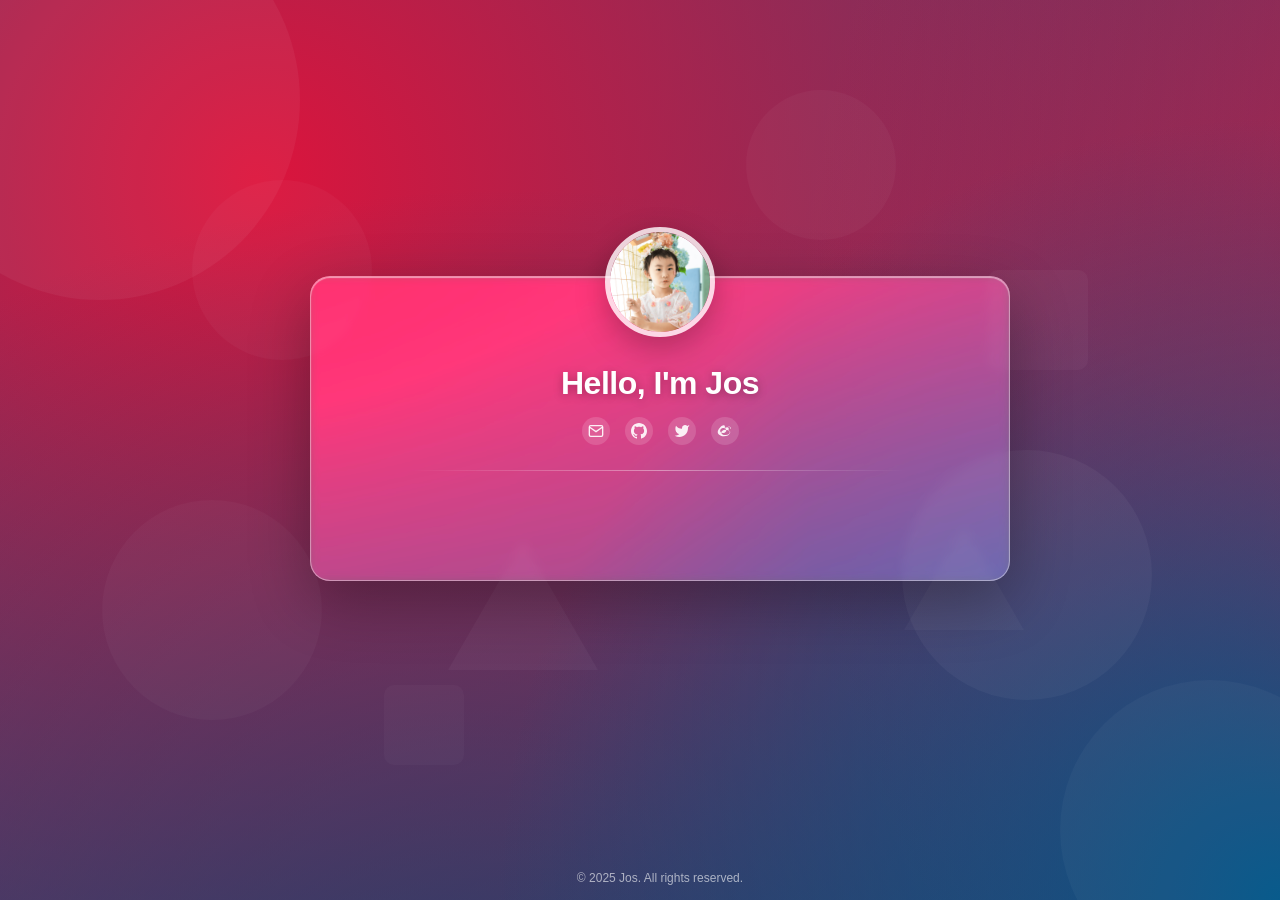
==== commit 3321b2f0: "update weibo account" ====
--- a/index.html
+++ b/index.html
@@ -43,7 +43,7 @@
                             <path d="M23 3a10.9 10.9 0 01-3.14 1.53 4.48 4.48 0 00-7.86 3v1A10.66 10.66 0 013 4s-4 9 5 13a11.64 11.64 0 01-7 2c9 5 20 0 20-11.5a4.5 4.5 0 00-.08-.83A7.72 7.72 0 0023 3z"></path>
                         </svg>
                     </a>
-                    <a href="https://weibo.com/yourhandle" target="_blank" title="微博">
+                    <a href="https://weibo.com/u/2328565235" target="_blank" title="微博">
                         <svg width="20" height="20" viewBox="0 0 24 24" fill="currentColor">
                             <path d="M9.68 14.89c-2.56.43-4.77-.88-4.94-2.92-.16-2.04 1.74-3.96 4.3-4.39 2.56-.43 4.77.88 4.94 2.92.16 2.04-1.74 3.96-4.3 4.39zm7.94-5.05c-.32-.09-.54-.16-.37-.58.36-.92.4-1.71.01-2.28-.74-1.06-2.76-1.01-5.07-.03 0 0-.73.32-.54-.26.35-1.17.3-2.15-.23-2.72-1.2-1.29-4.38.05-7.1 2.98-2.04 2.19-3.22 4.51-3.22 6.67 0 3.92 4.54 6.3 8.98 6.3 5.82 0 9.7-3.34 9.7-5.99 0-1.6-1.22-2.51-2.16-2.09zm-4.37 8.22c-3.48.31-6.49-1.22-6.73-3.42-.24-2.2 2.41-4.26 5.89-4.57 3.48-.31 6.49 1.22 6.73 3.42.24 2.2-2.41 4.26-5.89 4.57zm6.9-11.82c-.78-.78-1.82-1.08-2.77-.91-.21.04-.35.24-.31.45.04.21.24.35.45.31.67-.12 1.4.09 1.95.64.55.55.76 1.28.64 1.95-.04.21.1.41.31.45h.07c.19 0 .35-.14.38-.33.17-.95-.13-1.99-.91-2.77z"/>
                         </svg>
--- a/assets/css/style.css
+++ b/assets/css/style.css
@@ -259,7 +259,7 @@
     flex-direction: column;
     align-items: center;
     background: rgba(255, 255, 255, 0.2);
-    backdrop-filter: blur(40px) saturate(180%);
+    backdrop-filter: blur(5px) saturate(200%);
     -webkit-backdrop-filter: blur(40px) saturate(180%);
     border: 1px solid rgba(255, 255, 255, 0.4);
     padding: 40px;
@@ -713,20 +713,26 @@
     box-shadow: 0 8px 32px rgba(0,0,0,0.25);
     padding: 18px 16px 12px 16px;
     z-index: 100;
-    overflow-y: auto;
     color: #fff;
+    display: flex;
+    flex-direction: column;
 }
 .playlist-menu h3 {
     margin: 0 0 12px 0;
     font-size: 18px;
     font-weight: 600;
     text-align: left;
+    flex-shrink: 0;
 }
 .playlist-menu ul {
     list-style: none;
     padding: 0;
     margin: 0;
     text-align: left;
+    overflow-y: auto;
+    overflow-x: hidden;
+    max-height: calc(60vh - 80px);
+    -webkit-overflow-scrolling: touch;
 }
 .playlist-menu li {
     padding: 8px 0;
@@ -735,6 +741,8 @@
     border-bottom: 1px solid rgba(255,255,255,0.08);
     transition: background 0.2s;
     text-align: left;
+    user-select: none;
+    -webkit-user-select: none;
 }
 .playlist-menu li:last-child {
     border-bottom: none;
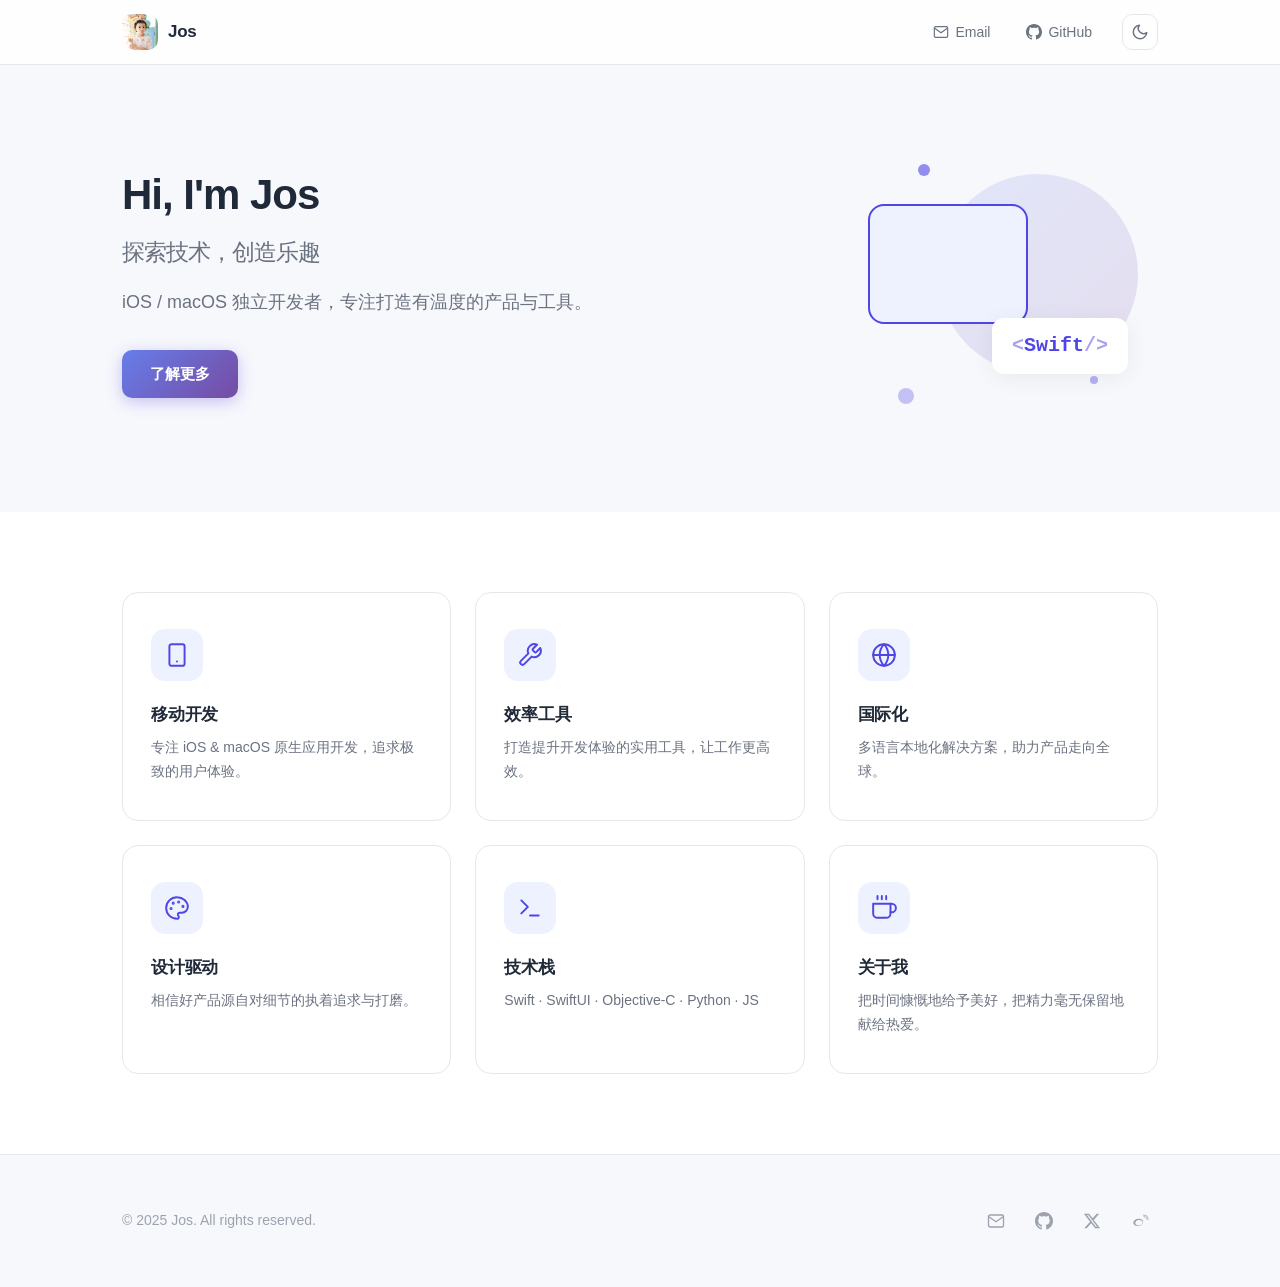
==== commit 9a282964: "Refactor UI styles and scripts Co-Authored-By: Claude Opus 4.6 (1M context) <noreply@anthropic.com>" ====
--- a/index.html
+++ b/index.html
@@ -1,111 +1,61 @@
 <!DOCTYPE html>
-<html lang="en">
+<html lang="zh-Hans">
 <head>
     <meta charset="UTF-8">
     <meta name="viewport" content="width=device-width, initial-scale=1.0">
     <title>Jos' Home</title>
+    <meta name="description" content="Jos - iOS/macOS 开发者，探索技术，创造乐趣">
     <link rel="stylesheet" href="assets/css/style.css">
 </head>
 <body>
-    <div class="background">
-        <div class="geometric-shape shape-1"></div>
-        <div class="geometric-shape shape-2"></div>
-        <div class="geometric-shape shape-3"></div>
-        <div class="geometric-shape shape-4"></div>
-        <div class="geometric-shape shape-5"></div>
-        <div class="geometric-shape shape-6"></div>
-        <div class="geometric-triangle tri-1"></div>
-        <div class="geometric-triangle tri-2"></div>
-        <div class="geometric-square sq-1"></div>
-        <div class="geometric-square sq-2"></div>
-    </div>
-    <div class="content">
-        <div class="card-flip">
-            <div class="project-container card-front">
-                <div class="project-image" id="avatar">
-                    <img src="assets/images/icon.png" alt="Jos Avatar">
-                </div>
-                <h1>Hello, I'm Jos</h1>
-                <div class="social-links">
-                    <a href="mailto:auu.aug@gmail.com" target="_blank" title="Email">
-                        <svg width="20" height="20" viewBox="0 0 24 24" fill="none" stroke="currentColor" stroke-width="2">
-                            <path d="M4 4h16c1.1 0 2 .9 2 2v12c0 1.1-.9 2-2 2H4c-1.1 0-2-.9-2-2V6c0-1.1.9-2 2-2z"></path>
-                            <polyline points="22,6 12,13 2,6"></polyline>
-                        </svg>
-                    </a>
-                    <a href="https://github.com/jyhu" target="_blank" title="GitHub">
-                        <svg width="20" height="20" viewBox="0 0 24 24" fill="currentColor">
-                            <path d="M12 0c-6.626 0-12 5.373-12 12 0 5.302 3.438 9.8 8.207 11.387.599.111.793-.261.793-.577v-2.234c-3.338.726-4.033-1.416-4.033-1.416-.546-1.387-1.333-1.756-1.333-1.756-1.089-.745.083-.729.083-.729 1.205.084 1.839 1.237 1.839 1.237 1.07 1.834 2.807 1.304 3.492.997.107-.775.418-1.305.762-1.604-2.665-.305-5.467-1.334-5.467-5.931 0-1.311.469-2.381 1.236-3.221-.124-.303-.535-1.524.117-3.176 0 0 1.008-.322 3.301 1.23.957-.266 1.983-.399 3.003-.404 1.02.005 2.047.138 3.006.404 2.291-1.552 3.297-1.23 3.297-1.23.653 1.653.242 2.874.118 3.176.77.84 1.235 1.911 1.235 3.221 0 4.609-2.807 5.624-5.479 5.921.43.372.823 1.102.823 2.222v3.293c0 .319.192.694.801.576 4.765-1.589 8.199-6.086 8.199-11.386 0-6.627-5.373-12-12-12z"/>
-                        </svg>
-                    </a>
-                    <a href="https://twitter.com/JyHuuu" target="_blank" title="Twitter">
-                        <svg width="20" height="20" viewBox="0 0 24 24" fill="currentColor">
-                            <path d="M23 3a10.9 10.9 0 01-3.14 1.53 4.48 4.48 0 00-7.86 3v1A10.66 10.66 0 013 4s-4 9 5 13a11.64 11.64 0 01-7 2c9 5 20 0 20-11.5a4.5 4.5 0 00-.08-.83A7.72 7.72 0 0023 3z"></path>
-                        </svg>
-                    </a>
-                    <a href="https://weibo.com/u/2328565235" target="_blank" title="微博">
-                        <svg width="20" height="20" viewBox="0 0 24 24" fill="currentColor">
-                            <path d="M9.68 14.89c-2.56.43-4.77-.88-4.94-2.92-.16-2.04 1.74-3.96 4.3-4.39 2.56-.43 4.77.88 4.94 2.92.16 2.04-1.74 3.96-4.3 4.39zm7.94-5.05c-.32-.09-.54-.16-.37-.58.36-.92.4-1.71.01-2.28-.74-1.06-2.76-1.01-5.07-.03 0 0-.73.32-.54-.26.35-1.17.3-2.15-.23-2.72-1.2-1.29-4.38.05-7.1 2.98-2.04 2.19-3.22 4.51-3.22 6.67 0 3.92 4.54 6.3 8.98 6.3 5.82 0 9.7-3.34 9.7-5.99 0-1.6-1.22-2.51-2.16-2.09zm-4.37 8.22c-3.48.31-6.49-1.22-6.73-3.42-.24-2.2 2.41-4.26 5.89-4.57 3.48-.31 6.49 1.22 6.73 3.42.24 2.2-2.41 4.26-5.89 4.57zm6.9-11.82c-.78-.78-1.82-1.08-2.77-.91-.21.04-.35.24-.31.45.04.21.24.35.45.31.67-.12 1.4.09 1.95.64.55.55.76 1.28.64 1.95-.04.21.1.41.31.45h.07c.19 0 .35-.14.38-.33.17-.95-.13-1.99-.91-2.77z"/>
-                        </svg>
-                    </a>
-                </div>
-                <hr class="main-divider">
-                <div class="project-details">
-                    <ul id="project-list"></ul>
-                    <p id="project-desc"></p>
-                </div>
+    <!-- Nav -->
+    <nav class="nav">
+        <div class="nav-inner">
+            <div class="nav-brand">
+                <img src="assets/images/icon.png" alt="Jos" class="nav-logo">
+                <span class="nav-name" id="nav-name"></span>
             </div>
-            <div class="project-container card-back">
-                <div class="back-close" id="backClose">✕</div>
-<!-- <h2>
-                    <svg class="music-icon" width="24" height="24" viewBox="0 0 24 24" fill="none" stroke="white" stroke-width="2" stroke-linecap="round" stroke-linejoin="round">
-                        <path d="M9 18V5l12-2v13"/>
-                        <circle cx="6" cy="18" r="3" fill="white"/>
-                        <circle cx="18" cy="16" r="3" fill="white"/>
-                    </svg>
-                    Music
-                </h2>
-                <hr class="main-divider"> -->
-                <div class="music-player">
-                    <div class="album-cover">
-                        <div class="vinyl" id="vinyl">
-                            <div class="vinyl-center"></div>
-                        </div>
+            <div class="nav-links" id="nav-links"></div>
+        </div>
+    </nav>
+
+    <!-- Hero -->
+    <section class="hero">
+        <div class="hero-inner">
+            <div class="hero-text">
+                <h1 class="hero-title" id="hero-title"></h1>
+                <p class="hero-subtitle" id="hero-subtitle"></p>
+                <a class="hero-btn" id="hero-btn" href="#cards">了解更多</a>
+            </div>
+            <div class="hero-visual">
+                <div class="hero-illustration">
+                    <div class="illu-circle"></div>
+                    <div class="illu-rect"></div>
+                    <div class="illu-dot dot-1"></div>
+                    <div class="illu-dot dot-2"></div>
+                    <div class="illu-dot dot-3"></div>
+                    <div class="illu-code">
+                        <span>&lt;</span>Swift<span>/&gt;</span>
                     </div>
-                    <div class="song-info">
-                        <div class="song-title" id="songTitle">Select a song</div>
-                        <div class="song-artist" id="songArtist">Artist</div>
-                    </div>
-                    <div class="progress-container">
-                        <span class="time" id="currentTime">0:00</span>
-                        <input type="range" class="progress-bar" id="progressBar" min="0" max="100" value="0">
-                        <span class="time" id="duration">0:00</span>
-                    </div>
-                    <div class="controls">
-                        <button class="control-btn" id="listBtn" title="播放列表">
-                            <svg width="22" height="22" viewBox="0 0 24 24" fill="none" stroke="white" stroke-width="2.2" stroke-linecap="round" stroke-linejoin="round">
-                                <line x1="8" y1="6" x2="21" y2="6"/>
-                                <line x1="8" y1="12" x2="21" y2="12"/>
-                                <line x1="8" y1="18" x2="21" y2="18"/>
-                                <circle cx="3" cy="6" r="1.5" fill="white"/>
-                                <circle cx="3" cy="12" r="1.5" fill="white"/>
-                                <circle cx="3" cy="18" r="1.5" fill="white"/>
-                            </svg>
-                        </button>
-                        <button class="control-btn" id="prevBtn">⏮</button>
-                        <button class="control-btn play-btn" id="playBtn">▶</button>
-                        <button class="control-btn" id="nextBtn">⏭</button>
-                    </div>
-                    <audio id="audioPlayer"></audio>
-                    <div id="playlistMenu" class="playlist-menu" style="display:none;"></div>
                 </div>
             </div>
         </div>
-    </div>
+    </section>
+
+    <!-- Cards -->
+    <section class="cards-section" id="cards">
+        <div class="cards-inner" id="cards-grid"></div>
+    </section>
+
+    <!-- Footer -->
+    <footer class="footer">
+        <div class="footer-inner">
+            <p id="footer-text"></p>
+            <div class="footer-socials" id="footer-socials"></div>
+        </div>
+    </footer>
+
     <script src="assets/js/config.js"></script>
     <script src="assets/js/main.js"></script>
-    <footer class="footer">
-        <p>&copy; 2025 Jos. All rights reserved.</p>
-    </footer>
 </body>
-</html>+</html>
--- a/assets/css/style.css
+++ b/assets/css/style.css
@@ -1,771 +1,417 @@
-body, html {
-    margin: 0;
-    padding: 0;
-    height: 100%;
-    font-family: -apple-system, BlinkMacSystemFont, 'Segoe UI', Roboto, 'Helvetica Neue', Arial, sans-serif;
-}
-
+/* ========== Theme Variables ========== */
+:root {
+  --bg: #ffffff;
+  --bg-alt: #f7f8fc;
+  --text: #1f2937;
+  --text-sub: #6b7280;
+  --text-muted: #9ca3af;
+  --accent: #4f46e5;
+  --accent-light: #eef2ff;
+  --border: #e5e7eb;
+  --card-bg: #ffffff;
+  --card-shadow: 0 4px 24px rgba(0, 0, 0, 0.06);
+  --card-shadow-hover: 0 12px 40px rgba(0, 0, 0, 0.1);
+  --nav-bg: rgba(255, 255, 255, 0.85);
+  --hero-gradient: linear-gradient(135deg, #667eea 0%, #764ba2 100%);
+  --radius: 16px;
+  --transition: 0.3s ease;
+  --max-width: 1100px;
+}
+
+[data-theme="dark"] {
+  --bg: #0f172a;
+  --bg-alt: #1e293b;
+  --text: #f1f5f9;
+  --text-sub: #94a3b8;
+  --text-muted: #64748b;
+  --accent: #818cf8;
+  --accent-light: rgba(129, 140, 248, 0.1);
+  --border: #334155;
+  --card-bg: #1e293b;
+  --card-shadow: 0 4px 24px rgba(0, 0, 0, 0.2);
+  --card-shadow-hover: 0 12px 40px rgba(0, 0, 0, 0.35);
+  --nav-bg: rgba(15, 23, 42, 0.85);
+  --hero-gradient: linear-gradient(135deg, #4338ca 0%, #6d28d9 100%);
+}
+
+/* ========== Reset ========== */
+*, *::before, *::after { box-sizing: border-box; margin: 0; padding: 0; }
+html { scroll-behavior: smooth; }
 body {
-    display: flex;
+  font-family: -apple-system, BlinkMacSystemFont, "SF Pro Display", "Segoe UI", Roboto, sans-serif;
+  background: var(--bg);
+  color: var(--text);
+  line-height: 1.6;
+  transition: background var(--transition), color var(--transition);
+  -webkit-font-smoothing: antialiased;
+}
+
+/* ========== Nav ========== */
+.nav {
+  position: fixed;
+  top: 0;
+  left: 0;
+  right: 0;
+  z-index: 100;
+  background: var(--nav-bg);
+  backdrop-filter: blur(12px);
+  -webkit-backdrop-filter: blur(12px);
+  border-bottom: 1px solid var(--border);
+}
+
+.nav-inner {
+  max-width: var(--max-width);
+  margin: 0 auto;
+  padding: 0 32px;
+  height: 64px;
+  display: flex;
+  align-items: center;
+  justify-content: space-between;
+}
+
+.nav-brand {
+  display: flex;
+  align-items: center;
+  gap: 10px;
+}
+
+.nav-logo {
+  width: 36px;
+  height: 36px;
+  border-radius: 10px;
+  object-fit: cover;
+}
+
+.nav-name {
+  font-size: 17px;
+  font-weight: 700;
+  letter-spacing: -0.3px;
+}
+
+.nav-links {
+  display: flex;
+  align-items: center;
+  gap: 8px;
+}
+
+.nav-link {
+  display: flex;
+  align-items: center;
+  gap: 6px;
+  padding: 8px 14px;
+  font-size: 14px;
+  color: var(--text-sub);
+  text-decoration: none;
+  border-radius: 8px;
+  transition: all var(--transition);
+}
+
+.nav-link:hover {
+  color: var(--accent);
+  background: var(--accent-light);
+}
+
+.nav-link svg {
+  width: 16px;
+  height: 16px;
+}
+
+.theme-btn {
+  width: 36px;
+  height: 36px;
+  border: 1px solid var(--border);
+  border-radius: 10px;
+  background: transparent;
+  color: var(--text-sub);
+  cursor: pointer;
+  display: flex;
+  align-items: center;
+  justify-content: center;
+  transition: all var(--transition);
+  margin-left: 8px;
+}
+
+.theme-btn:hover {
+  color: var(--accent);
+  border-color: var(--accent);
+}
+
+.theme-btn svg { width: 18px; height: 18px; }
+
+/* ========== Hero ========== */
+.hero {
+  padding-top: 64px;
+  background: var(--bg-alt);
+}
+
+.hero-inner {
+  max-width: var(--max-width);
+  margin: 0 auto;
+  padding: 80px 32px 88px;
+  display: flex;
+  align-items: center;
+  justify-content: space-between;
+  gap: 60px;
+}
+
+.hero-text {
+  flex: 1;
+  max-width: 500px;
+}
+
+.hero-title {
+  font-size: 42px;
+  font-weight: 800;
+  letter-spacing: -1px;
+  line-height: 1.2;
+  margin-bottom: 16px;
+}
+
+.hero-subtitle {
+  font-size: 18px;
+  color: var(--text-sub);
+  line-height: 1.7;
+  margin-bottom: 32px;
+}
+
+.hero-btn {
+  display: inline-flex;
+  align-items: center;
+  padding: 12px 28px;
+  font-size: 15px;
+  font-weight: 600;
+  color: #fff;
+  background: var(--hero-gradient);
+  border-radius: 10px;
+  text-decoration: none;
+  transition: all var(--transition);
+  box-shadow: 0 4px 16px rgba(79, 70, 229, 0.3);
+}
+
+.hero-btn:hover {
+  transform: translateY(-2px);
+  box-shadow: 0 8px 24px rgba(79, 70, 229, 0.4);
+}
+
+/* Hero Illustration */
+.hero-visual {
+  flex-shrink: 0;
+}
+
+.hero-illustration {
+  position: relative;
+  width: 320px;
+  height: 280px;
+}
+
+.illu-circle {
+  position: absolute;
+  width: 200px;
+  height: 200px;
+  border-radius: 50%;
+  background: var(--hero-gradient);
+  opacity: 0.15;
+  top: 30px;
+  right: 20px;
+  animation: float 6s ease-in-out infinite;
+}
+
+.illu-rect {
+  position: absolute;
+  width: 160px;
+  height: 120px;
+  border-radius: 16px;
+  background: var(--accent-light);
+  border: 2px solid var(--accent);
+  top: 60px;
+  left: 30px;
+  animation: float 6s ease-in-out infinite 1s;
+}
+
+.illu-dot {
+  position: absolute;
+  border-radius: 50%;
+  background: var(--accent);
+}
+
+.dot-1 { width: 12px; height: 12px; top: 20px; left: 80px; opacity: 0.6; }
+.dot-2 { width: 8px; height: 8px; bottom: 40px; right: 60px; opacity: 0.4; }
+.dot-3 { width: 16px; height: 16px; bottom: 20px; left: 60px; opacity: 0.3; }
+
+.illu-code {
+  position: absolute;
+  bottom: 50px;
+  right: 30px;
+  font-family: "SF Mono", "Fira Code", monospace;
+  font-size: 20px;
+  font-weight: 700;
+  color: var(--accent);
+  background: var(--card-bg);
+  padding: 12px 20px;
+  border-radius: 12px;
+  box-shadow: var(--card-shadow);
+  animation: float 6s ease-in-out infinite 2s;
+}
+
+.illu-code span { opacity: 0.5; }
+
+@keyframes float {
+  0%, 100% { transform: translateY(0); }
+  50% { transform: translateY(-12px); }
+}
+
+/* ========== Cards Section ========== */
+.cards-section {
+  background: var(--bg);
+  padding: 80px 0;
+}
+
+.cards-inner {
+  max-width: var(--max-width);
+  margin: 0 auto;
+  padding: 0 32px;
+  display: grid;
+  grid-template-columns: repeat(3, 1fr);
+  gap: 24px;
+}
+
+.card {
+  background: var(--card-bg);
+  border: 1px solid var(--border);
+  border-radius: var(--radius);
+  padding: 36px 28px;
+  transition: all var(--transition);
+}
+
+.card:hover {
+  transform: translateY(-6px);
+  box-shadow: var(--card-shadow-hover);
+  border-color: transparent;
+}
+
+.card-icon {
+  width: 52px;
+  height: 52px;
+  border-radius: 14px;
+  background: var(--accent-light);
+  color: var(--accent);
+  display: flex;
+  align-items: center;
+  justify-content: center;
+  margin-bottom: 20px;
+}
+
+.card-icon svg {
+  width: 26px;
+  height: 26px;
+}
+
+.card-title {
+  font-size: 17px;
+  font-weight: 700;
+  margin-bottom: 8px;
+  letter-spacing: -0.2px;
+}
+
+.card-desc {
+  font-size: 14px;
+  color: var(--text-sub);
+  line-height: 1.7;
+}
+
+/* ========== Footer ========== */
+.footer {
+  background: var(--bg-alt);
+  border-top: 1px solid var(--border);
+}
+
+.footer-inner {
+  max-width: var(--max-width);
+  margin: 0 auto;
+  padding: 48px 32px;
+  display: flex;
+  align-items: center;
+  justify-content: space-between;
+}
+
+.footer-inner p {
+  font-size: 14px;
+  color: var(--text-muted);
+}
+
+.footer-socials {
+  display: flex;
+  gap: 12px;
+}
+
+.footer-social {
+  display: flex;
+  align-items: center;
+  justify-content: center;
+  width: 36px;
+  height: 36px;
+  border-radius: 10px;
+  color: var(--text-muted);
+  text-decoration: none;
+  transition: all var(--transition);
+}
+
+.footer-social:hover {
+  color: var(--accent);
+  background: var(--accent-light);
+}
+
+.footer-social svg {
+  width: 18px;
+  height: 18px;
+}
+
+/* ========== Responsive ========== */
+@media (max-width: 900px) {
+  .cards-inner {
+    grid-template-columns: repeat(2, 1fr);
+  }
+
+  .hero-inner {
+    padding: 60px 24px 72px;
+    gap: 40px;
+  }
+
+  .hero-title { font-size: 34px; }
+  .hero-illustration { width: 260px; height: 230px; }
+  .illu-circle { width: 160px; height: 160px; }
+  .illu-rect { width: 130px; height: 100px; }
+}
+
+@media (max-width: 640px) {
+  .nav-inner { padding: 0 16px; }
+  .nav-link span { display: none; }
+
+  .hero-inner {
     flex-direction: column;
-    overflow: hidden;
-}
-
-.background {
-    position: fixed;
-    top: 0;
-    left: 0;
-    width: 100%;
-    height: 100%;
-    background: 
-        radial-gradient(circle at 50% 50%, #005688 0%, transparent 50%),
-        radial-gradient(circle at 80% 20%, #DC143C 0%, transparent 50%),
-        radial-gradient(circle at 20% 80%, #004570 0%, transparent 50%),
-        radial-gradient(circle at 100% 50%, #E4002B 0%, transparent 50%),
-        radial-gradient(circle at 10% 10%, #DC143C 0%, transparent 50%),
-        linear-gradient(135deg, #005688 0%, #DC143C 100%);
-    background-size: 200% 200%;
-    z-index: -1;
-    overflow: hidden;
-    animation: gradientFlow 20s ease infinite;
-}
-
-@keyframes gradientFlow {
-    0% {
-        background-position: 20% 30%, 80% 20%, 20% 80%, 100% 50%, 10% 10%, 50% 50%;
-    }
-    20% {
-        background-position: 70% 10%, 15% 85%, 90% 10%, 5% 90%, 95% 5%, 30% 70%;
-    }
-    40% {
-        background-position: 90% 80%, 10% 50%, 85% 15%, 40% 20%, 20% 95%, 60% 20%;
-    }
-    60% {
-        background-position: 30% 60%, 90% 90%, 20% 10%, 70% 90%, 85% 85%, 80% 80%;
-    }
-    80% {
-        background-position: 50% 90%, 95% 30%, 15% 60%, 20% 30%, 80% 15%, 40% 40%;
-    }
-    100% {
-        background-position: 20% 30%, 80% 20%, 20% 80%, 100% 50%, 10% 10%, 50% 50%;
-    }
-}
-
-.geometric-shape {
-    position: absolute;
-    border-radius: 50%;
-    opacity: 0.15;
-    animation: float 20s infinite ease-in-out;
-}
-
-.shape-1 {
-    width: 400px;
-    height: 400px;
-    background: rgba(255, 255, 255, 0.3);
-    top: -100px;
-    left: -100px;
-    animation-delay: 0s;
-}
-
-.shape-2 {
-    width: 300px;
-    height: 300px;
-    background: rgba(255, 255, 255, 0.2);
-    bottom: -80px;
-    right: -80px;
-    animation-delay: 7s;
-    animation-duration: 25s;
-}
-
-.shape-3 {
-    width: 250px;
-    height: 250px;
-    background: rgba(255, 255, 255, 0.25);
-    top: 50%;
-    right: 10%;
-    animation: float 18s infinite ease-in-out;
-    animation-delay: 3s;
-}
-
-.shape-4 {
-    width: 180px;
-    height: 180px;
-    background: rgba(255, 255, 255, 0.2);
-    top: 20%;
-    left: 15%;
-    animation: rotate-float 22s infinite ease-in-out;
-    animation-delay: 1s;
-}
-
-.shape-5 {
-    width: 220px;
-    height: 220px;
-    background: rgba(255, 255, 255, 0.18);
-    bottom: 20%;
-    left: 8%;
-    animation: pulse 16s infinite ease-in-out;
-    animation-delay: 5s;
-}
-
-.shape-6 {
-    width: 150px;
-    height: 150px;
-    background: rgba(255, 255, 255, 0.22);
-    top: 10%;
-    right: 30%;
-    animation: float 20s infinite ease-in-out;
-    animation-delay: 8s;
-}
-
-.geometric-triangle {
-    position: absolute;
-    width: 0;
-    height: 0;
-    border-style: solid;
-    opacity: 0.12;
-}
-
-.tri-1 {
-    border-width: 0 75px 130px 75px;
-    border-color: transparent transparent rgba(255, 255, 255, 0.3) transparent;
-    top: 60%;
-    left: 35%;
-    animation: spin-slow 30s linear infinite;
-}
-
-.tri-2 {
-    border-width: 0 60px 104px 60px;
-    border-color: transparent transparent rgba(255, 255, 255, 0.25) transparent;
-    bottom: 30%;
-    right: 20%;
-    animation: spin-reverse 25s linear infinite;
-}
-
-.geometric-square {
-    position: absolute;
-    opacity: 0.1;
-    border-radius: 10px;
-}
-
-.sq-1 {
-    width: 100px;
-    height: 100px;
-    background: rgba(255, 255, 255, 0.3);
-    top: 30%;
-    right: 15%;
-    animation: rotate-float 28s infinite ease-in-out;
-    animation-delay: 2s;
-}
-
-.sq-2 {
-    width: 80px;
-    height: 80px;
-    background: rgba(255, 255, 255, 0.25);
-    bottom: 15%;
-    left: 30%;
-    animation: float-diagonal 24s infinite ease-in-out;
-    animation-delay: 6s;
-}
-
-@keyframes float {
-    0%, 100% {
-        transform: translate(0, 0) scale(1);
-    }
-    33% {
-        transform: translate(50px, -50px) scale(1.1);
-    }
-    66% {
-        transform: translate(-30px, 30px) scale(0.9);
-    }
-}
-
-@keyframes rotate-float {
-    0%, 100% {
-        transform: translate(0, 0) rotate(0deg);
-    }
-    33% {
-        transform: translate(40px, -60px) rotate(120deg);
-    }
-    66% {
-        transform: translate(-40px, 40px) rotate(240deg);
-    }
-}
-
-@keyframes pulse {
-    0%, 100% {
-        transform: scale(1);
-        opacity: 0.18;
-    }
-    50% {
-        transform: scale(1.3);
-        opacity: 0.25;
-    }
-}
-
-@keyframes spin-slow {
-    0% {
-        transform: rotate(0deg);
-    }
-    100% {
-        transform: rotate(360deg);
-    }
-}
-
-@keyframes spin-reverse {
-    0% {
-        transform: rotate(360deg);
-    }
-    100% {
-        transform: rotate(0deg);
-    }
-}
-
-@keyframes float-diagonal {
-    0%, 100% {
-        transform: translate(0, 0) rotate(0deg);
-    }
-    50% {
-        transform: translate(-60px, -60px) rotate(180deg);
-    }
-}
-
-.content {
-    position: relative;
-    z-index: 1;
     text-align: center;
-    flex: 1;
-    display: flex;
-    align-items: center;
-    justify-content: center;
-    padding: 20px;
-    perspective: 1500px;
-    width: 100%;
-}
-
-.card-flip {
-    position: relative;
-    width: 100%;
-    max-width: 700px;
-    transition: transform 0.8s cubic-bezier(0.4, 0, 0.2, 1), height 0.8s cubic-bezier(0.4, 0, 0.2, 1);
-    transform-style: preserve-3d;
-}
-
-.card-flip.flipped {
-    transform: rotateY(180deg);
-}
-
-.project-container {
-    display: flex;
+    padding: 48px 20px 56px;
+    gap: 36px;
+  }
+
+  .hero-text { max-width: 100%; }
+  .hero-title { font-size: 28px; }
+  .hero-subtitle { font-size: 16px; margin-bottom: 24px; }
+  .hero-visual { display: none; }
+
+  .cards-section { padding: 48px 0; }
+  .cards-inner {
+    grid-template-columns: 1fr;
+    padding: 0 16px;
+    gap: 16px;
+  }
+
+  .card { padding: 28px 22px; }
+
+  .footer-inner {
     flex-direction: column;
-    align-items: center;
-    background: rgba(255, 255, 255, 0.2);
-    backdrop-filter: blur(5px) saturate(200%);
-    -webkit-backdrop-filter: blur(40px) saturate(180%);
-    border: 1px solid rgba(255, 255, 255, 0.4);
-    padding: 40px;
-    border-radius: 20px;
-    max-width: 700px;
-    position: relative;
-    box-shadow: 0 20px 60px rgba(0, 0, 0, 0.3), inset 0 1px 1px rgba(255, 255, 255, 0.5);
-    backface-visibility: hidden;
-    box-sizing: border-box;
-}
-
-.card-front {
-    position: relative;
-    z-index: 2;
-}
-
-.card-back {
-    position: absolute;
-    top: 0;
-    left: 0;
-    width: 100%;
-    transform: rotateY(180deg);
-    z-index: 1;
-    justify-content: center;
-}
-
-.project-image {
-    position: absolute;
-    top: -50px;
+    gap: 20px;
     text-align: center;
-    cursor: pointer;
-    transition: transform 0.3s ease;
-}
-
-.project-image:hover {
-    transform: scale(1.05);
-}
-
-.project-image img {
-    width: 100px;
-    height: 100px;
-    object-fit: cover;
-    border-radius: 50%;
-    border: 5px solid rgba(255, 255, 255, 0.8);
-    box-shadow: 0 10px 30px rgba(0, 0, 0, 0.25);
-    transition: transform 0.3s ease;
-}
-
-.project-image img:hover {
-    transform: scale(1.05);
-}
-
-.project-container h1 {
-    margin: 0;
-    font-size: 32px;
-    font-weight: 600;
-    color: #ffffff;
-    margin-top: 48px;
-    letter-spacing: -0.5px;
-    text-shadow: 0 2px 10px rgba(0, 0, 0, 0.3);
-}
-
-.social-links {
-    display: flex;
-    gap: 15px;
-    justify-content: center;
-    align-items: center;
-    margin-top: 15px;
-}
-
-.social-links a {
-    display: flex;
-    align-items: center;
-    justify-content: center;
-    width: 28px;
-    height: 28px;
-    border-radius: 50%;
-    background: rgba(255, 255, 255, 0.15);
-    color: rgba(255, 255, 255, 0.9);
-    transition: all 0.3s ease;
-    text-decoration: none;
-}
-
-.social-links a:hover {
-    background: rgba(255, 255, 255, 0.3);
-    color: #ffffff;
-    transform: translateY(-3px);
-}
-
-.social-links svg {
-    width: 16px;
-    height: 16px;
-}
-
-.main-divider {
-    width: 80%;
-    height: 1px;
-    background: linear-gradient(90deg, transparent, rgba(255, 255, 255, 0.4), transparent);
-    border: none;
-    margin-top: 25px;
-}
-
-.project-details {
-    text-align: center;
-    margin-top: 20px;
-    width: 100%;
-}
-
-#project-list {
-    list-style: none;
-    padding: 0;
-    display: flex;
-    justify-content: center;
-    gap: 8px;
-    margin-bottom: 15px;
-}
-
-#project-list li {
-    cursor: pointer;
-    font-size: 16px;
-    color: rgba(255, 255, 255, 0.8);
-    transition: all 0.3s ease;
-    padding: 8px 16px;
-    border-radius: 8px;
-}
-
-#project-list li:hover {
-    background: rgba(255, 255, 255, 0.15);
-    color: rgba(255, 255, 255, 1);
-    transform: translateY(-2px);
-}
-
-#project-list li.active {
-    color: #ffffff;
-    font-weight: 600;
-    position: relative;
-}
-
-#project-list li.active::after {
-    content: '';
-    display: block;
-    width: 100%;
-    height: 2px;
-    background: linear-gradient(90deg, transparent, rgba(255, 255, 255, 0.9), transparent);
-    position: absolute;
-    bottom: -2px;
-    left: 0;
-}
-
-#project-desc {
-    width: 90%;
-    margin-top: 12px;
-    color: rgba(255, 255, 255, 0.7);
-    font-size: 14px;
-    line-height: 1.8;
-    margin: 25px auto 0;
-    text-shadow: 0 1px 3px rgba(0, 0, 0, 0.15);
-    font-weight: 400;
-}
-
-#project-desc a {
-    color: rgba(255, 255, 255, 0.9);
-    text-decoration: none;
-    font-weight: 500;
-    font-size: 13px;
-    transition: all 0.3s cubic-bezier(0.4, 0, 0.2, 1);
-    margin-left: 10px;
-    cursor: pointer;
-}
-
-#project-desc a:hover {
-    color: #ffffff;
-    transform: translateX(3px);
-}
-
-/* 卡片背面样式 */
-.card-back h2 {
-    margin: 40px 0 0 0;
-    font-size: 28px;
-    font-weight: 600;
-    color: #ffffff;
-    letter-spacing: -0.5px;
-    text-shadow: 0 2px 10px rgba(0, 0, 0, 0.3);
-    display: flex;
-    align-items: center;
-    justify-content: center;
-    gap: 8px;
-}
-
-.music-icon {
-    color: #ffffff;
-}
-
-.back-content {
-    margin-top: 30px;
-    color: rgba(255, 255, 255, 0.9);
-    font-size: 18px;
-    line-height: 2;
-    text-align: center;
-}
-
-.back-content p {
-    margin: 15px 0;
-}
-
-.contact-info {
-    margin-top: 40px;
-    font-size: 15px;
-    color: rgba(255, 255, 255, 0.8);
-}
-
-.contact-info p {
-    margin: 12px 0;
-}
-
-.back-close {
-    position: absolute;
-    top: 20px;
-    right: 25px;
-    font-size: 24px;
-    color: rgba(255, 255, 255, 0.8);
-    cursor: pointer;
-    transition: all 0.3s ease;
-    width: 35px;
-    height: 35px;
-    display: flex;
-    align-items: center;
-    justify-content: center;
-    border-radius: 50%;
-    background: rgba(255, 255, 255, 0.1);
-}
-
-.back-close:hover {
-    color: #ffffff;
-    background: rgba(255, 255, 255, 0.2);
-    transform: rotate(90deg);
-}
-
-/* Footer */
-.footer {
-    position: relative;
-    width: 100%;
-    text-align: center;
-    padding: 15px 20px;
-    color: rgba(255, 255, 255, 0.6);
-    font-size: 12px;
-    z-index: 1;
-    flex-shrink: 0;
-}
-
-.footer p {
-    margin: 0;
-}
-
-/* Music Player */
-.music-player {
-    width: 100%;
-    max-width: 350px;
-    margin: 20px auto;
-}
-
-.album-cover {
-    width: 180px;
-    height: 180px;
-    margin: 0 auto 25px;
-    position: relative;
-}
-
-.vinyl {
-    width: 100%;
-    height: 100%;
-    background: 
-        radial-gradient(circle at 50% 50%, transparent 29%, rgba(255,255,255,0.05) 29%, rgba(255,255,255,0.05) 30%, transparent 30%),
-        radial-gradient(circle at 50% 50%, transparent 39%, rgba(255,255,255,0.03) 39%, rgba(255,255,255,0.03) 40%, transparent 40%),
-        radial-gradient(circle at 50% 50%, transparent 49%, rgba(255,255,255,0.03) 49%, rgba(255,255,255,0.03) 50%, transparent 50%),
-        radial-gradient(circle at 50% 50%, transparent 59%, rgba(255,255,255,0.03) 59%, rgba(255,255,255,0.03) 60%, transparent 60%),
-        radial-gradient(circle at 50% 50%, transparent 69%, rgba(255,255,255,0.03) 69%, rgba(255,255,255,0.03) 70%, transparent 70%),
-        linear-gradient(90deg, #1a1a1a 0%, #2a2a2a 50%, #1a1a1a 100%);
-    border-radius: 50%;
-    position: relative;
-    animation: rotate 6s linear infinite paused;
-    box-shadow: 0 8px 20px rgba(0, 0, 0, 0.3);
-}
-
-.vinyl::before {
-    content: '';
-    position: absolute;
-    width: 4px;
-    height: 4px;
-    background: rgba(255, 255, 255, 0.6);
-    border-radius: 50%;
-    top: 20%;
-    left: 50%;
-    transform: translateX(-50%);
-}
-
-.vinyl::after {
-    content: '';
-    position: absolute;
-    width: 30%;
-    height: 2px;
-    background: linear-gradient(90deg, transparent, rgba(255, 255, 255, 0.3), transparent);
-    top: 50%;
-    left: 50%;
-    transform: translate(-50%, -50%);
-}
-
-.vinyl.playing {
-    animation-play-state: running;
-}
-
-.vinyl-center {
-    position: absolute;
-    width: 35%;
-    height: 35%;
-    background: rgba(255, 255, 255, 0.9);
-    border-radius: 50%;
-    top: 50%;
-    left: 50%;
-    transform: translate(-50%, -50%);
-    box-shadow: inset 0 0 10px rgba(0, 0, 0, 0.3);
-}
-
-@keyframes rotate {
-    from { transform: rotate(0deg); }
-    to { transform: rotate(360deg); }
-}
-
-.song-info {
-    text-align: center;
-    margin-bottom: 20px;
-}
-
-.song-title {
-    color: rgba(255, 255, 255, 0.95);
-    font-size: 18px;
-    font-weight: 600;
-    margin-bottom: 4px;
-    white-space: nowrap;
-    overflow: hidden;
-    text-overflow: ellipsis;
-    height: 24px;
-    line-height: 24px;
-}
-
-.song-artist {
-    font-size: 14px;
-    color: rgba(255, 255, 255, 0.7);
-    white-space: nowrap;
-    overflow: hidden;
-    text-overflow: ellipsis;
-    height: 20px;
-    line-height: 20px;
-}
-
-.progress-container {
-    display: flex;
-    align-items: center;
-    gap: 10px;
-    margin-bottom: 20px;
-}
-
-.time {
-    font-size: 12px;
-    color: rgba(255, 255, 255, 0.7);
-    min-width: 35px;
-}
-
-.progress-bar {
-    flex: 1;
-    height: 4px;
-    -webkit-appearance: none;
-    appearance: none;
-    background: rgba(255, 255, 255, 0.2);
-    border-radius: 2px;
-    outline: none;
-    cursor: pointer;
-}
-
-.progress-bar::-webkit-slider-thumb {
-    -webkit-appearance: none;
-    appearance: none;
-    width: 12px;
-    height: 12px;
-    background: rgba(255, 255, 255, 0.9);
-    border-radius: 50%;
-    cursor: pointer;
-}
-
-.progress-bar::-moz-range-thumb {
-    width: 12px;
-    height: 12px;
-    background: rgba(255, 255, 255, 0.9);
-    border-radius: 50%;
-    cursor: pointer;
-    border: none;
-}
-
-.controls {
-    display: flex;
-    align-items: center;
-    justify-content: center;
-    gap: 24px;
-    margin-bottom: 10px;
-    position: relative;
-    left: -32px;
-}
-
-.control-btn {
-    background: rgba(255, 255, 255, 0.15);
-    border: none;
-    color: rgba(255, 255, 255, 0.9);
-    font-size: 20px;
-    width: 45px;
-    height: 45px;
-    border-radius: 50%;
-    cursor: pointer;
-    transition: all 0.3s ease;
-    display: flex;
-    align-items: center;
-    justify-content: center;
-}
-
-.control-btn:hover {
-    background: rgba(255, 255, 255, 0.25);
-    transform: scale(1.05);
-}
-
-.play-btn {
-    width: 55px;
-    height: 55px;
-    font-size: 24px;
-    background: rgba(255, 255, 255, 0.25);
-}
-
-.play-btn:hover {
-    background: rgba(255, 255, 255, 0.35);
-}
-
-/* 播放列表弹窗样式 */
-.playlist-menu {
-    position: absolute;
-    left: 50%;
-    top: 50%;
-    transform: translate(-50%, -50%);
-    min-width: 260px;
-    max-width: 90vw;
-    max-height: 60vh;
-    background: rgba(30, 40, 60, 0.98);
-    border-radius: 16px;
-    box-shadow: 0 8px 32px rgba(0,0,0,0.25);
-    padding: 18px 16px 12px 16px;
-    z-index: 100;
-    color: #fff;
-    display: flex;
-    flex-direction: column;
-}
-.playlist-menu h3 {
-    margin: 0 0 12px 0;
-    font-size: 18px;
-    font-weight: 600;
-    text-align: left;
-    flex-shrink: 0;
-}
-.playlist-menu ul {
-    list-style: none;
-    padding: 0;
-    margin: 0;
-    text-align: left;
-    overflow-y: auto;
-    overflow-x: hidden;
-    max-height: calc(60vh - 80px);
-    -webkit-overflow-scrolling: touch;
-}
-.playlist-menu li {
-    padding: 8px 0;
-    cursor: pointer;
-    font-size: 15px;
-    border-bottom: 1px solid rgba(255,255,255,0.08);
-    transition: background 0.2s;
-    text-align: left;
-    user-select: none;
-    -webkit-user-select: none;
-}
-.playlist-menu li:last-child {
-    border-bottom: none;
-}
-.playlist-menu li:hover {
-    background: rgba(255,255,255,0.08);
-}
-.playlist-menu .current {
-    color: #ffd700;
-    font-weight: 600;
-}
-.playlist-menu .close-btn {
-    position: absolute;
-    right: 12px;
-    top: 10px;
-    background: none;
-    border: none;
-    color: #fff;
-    font-size: 18px;
-    cursor: pointer;
-    opacity: 0.7;
-    transition: opacity 0.2s;
-}
-.playlist-menu .close-btn:hover {
-    opacity: 1;
-}
+    padding: 36px 16px;
+  }
+}
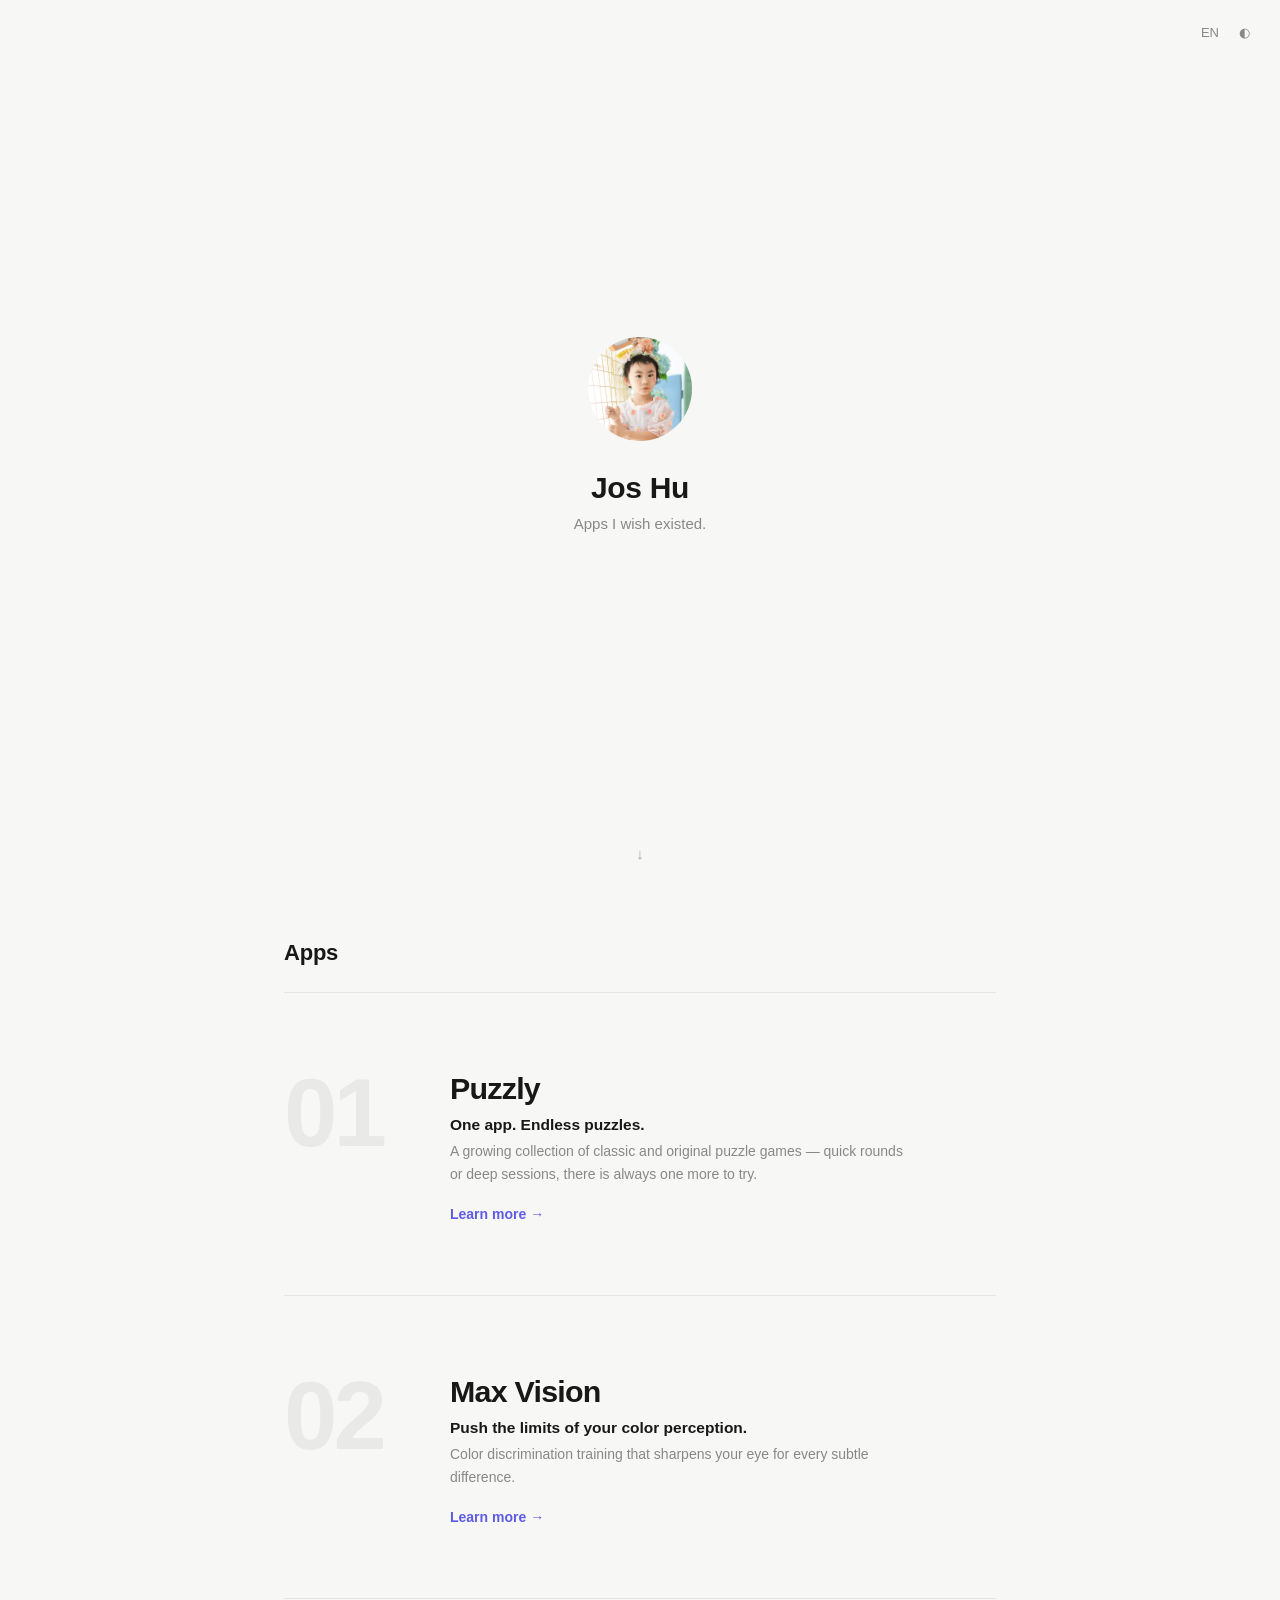
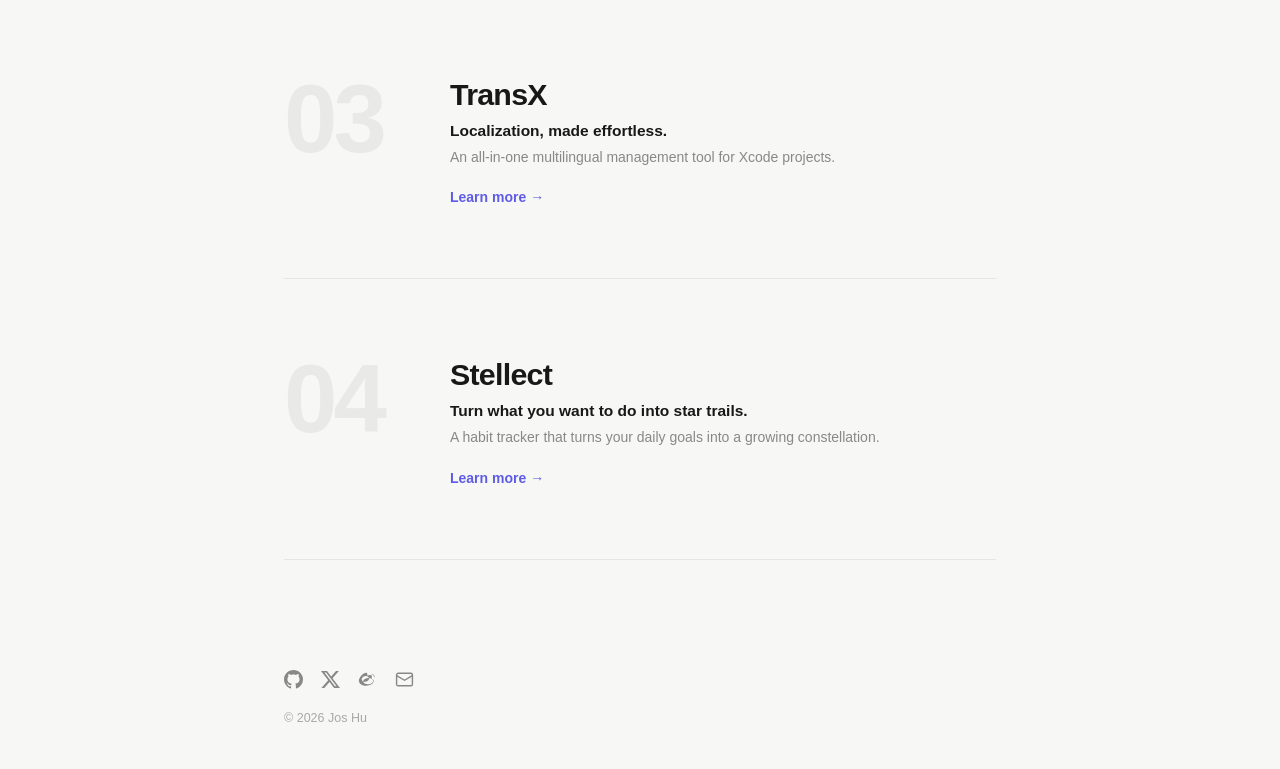
==== commit 860a9bbe: "update page layout" ====
--- a/index.html
+++ b/index.html
@@ -1,61 +1,65 @@
 <!DOCTYPE html>
-<html lang="zh-Hans">
+<html lang="en">
 <head>
     <meta charset="UTF-8">
     <meta name="viewport" content="width=device-width, initial-scale=1.0">
-    <title>Jos' Home</title>
-    <meta name="description" content="Jos - iOS/macOS 开发者，探索技术，创造乐趣">
+    <title>Jos Hu</title>
+    <meta name="description" content="Jos Hu — I make apps.">
+    <meta name="theme-color" content="#F7F7F5">
+    <link rel="icon" href="assets/images/icon.png">
+    <meta property="og:title" content="Jos Hu">
+    <meta property="og:description" content="Jos Hu — I make apps.">
+    <meta property="og:type" content="website">
+    <meta property="og:image" content="assets/images/icon.png">
     <link rel="stylesheet" href="assets/css/style.css">
+    <script>
+        // Apply saved theme before first paint (no flash)
+        (function () {
+            try {
+                var theme = localStorage.getItem('jh-theme') || 'auto';
+                var dark = theme === 'dark' || (theme === 'auto' && matchMedia('(prefers-color-scheme: dark)').matches);
+                document.documentElement.dataset.theme = dark ? 'dark' : 'light';
+                var urlLang = new URLSearchParams(location.search).get('language');
+                var lang = urlLang ? (urlLang.toLowerCase() === 'zh' ? 'zh' : 'en') : (localStorage.getItem('jh-lang') || 'en');
+                document.documentElement.lang = lang === 'zh' ? 'zh-Hans' : 'en';
+            } catch (e) { /* ignore */ }
+        })();
+    </script>
 </head>
 <body>
-    <!-- Nav -->
-    <nav class="nav">
-        <div class="nav-inner">
-            <div class="nav-brand">
-                <img src="assets/images/icon.png" alt="Jos" class="nav-logo">
-                <span class="nav-name" id="nav-name"></span>
-            </div>
-            <div class="nav-links" id="nav-links"></div>
-        </div>
-    </nav>
 
-    <!-- Hero -->
-    <section class="hero">
-        <div class="hero-inner">
-            <div class="hero-text">
-                <h1 class="hero-title" id="hero-title"></h1>
-                <p class="hero-subtitle" id="hero-subtitle"></p>
-                <a class="hero-btn" id="hero-btn" href="#cards">了解更多</a>
-            </div>
-            <div class="hero-visual">
-                <div class="hero-illustration">
-                    <div class="illu-circle"></div>
-                    <div class="illu-rect"></div>
-                    <div class="illu-dot dot-1"></div>
-                    <div class="illu-dot dot-2"></div>
-                    <div class="illu-dot dot-3"></div>
-                    <div class="illu-code">
-                        <span>&lt;</span>Swift<span>/&gt;</span>
-                    </div>
-                </div>
-            </div>
-        </div>
-    </section>
+<div class="topbar">
+    <button class="ctl" id="langBtn" type="button">EN</button>
+    <button class="ctl" id="themeBtn" type="button">◐</button>
+</div>
 
-    <!-- Cards -->
-    <section class="cards-section" id="cards">
-        <div class="cards-inner" id="cards-grid"></div>
-    </section>
+<header class="hero" id="top">
+    <div class="icon-block" id="iconBlock">
+        <img class="persona-icon" src="assets/images/icon.png" alt="Jos">
+        <span class="explore-hint" data-i18n="explore">explore →</span>
+    </div>
+    <h1 class="name">Jos Hu</h1>
+    <p class="tagline" data-i18n="tagline">I make apps.</p>
+    <button class="scroll-hint" id="scrollHint" type="button" aria-label="Scroll to apps">↓</button>
+</header>
 
-    <!-- Footer -->
-    <footer class="footer">
-        <div class="footer-inner">
-            <p id="footer-text"></p>
-            <div class="footer-socials" id="footer-socials"></div>
-        </div>
-    </footer>
+<main class="apps" id="apps">
+    <h2 class="reveal" data-i18n="appsTitle">Apps</h2>
+    <div class="app-list" id="appList"></div>
+</main>
 
-    <script src="assets/js/config.js"></script>
-    <script src="assets/js/main.js"></script>
+<footer class="footer">
+    <div class="footer-links">
+        <a class="sns" href="https://github.com/jyhu" target="_blank" rel="noopener" aria-label="GitHub" title="GitHub"><svg viewBox="0 0 24 24" fill="currentColor"><path d="M12 0c-6.626 0-12 5.373-12 12 0 5.302 3.438 9.8 8.207 11.387.599.111.793-.261.793-.577v-2.234c-3.338.726-4.033-1.416-4.033-1.416-.546-1.387-1.333-1.756-1.333-1.756-1.089-.745.083-.729.083-.729 1.205.084 1.839 1.237 1.839 1.237 1.07 1.834 2.807 1.304 3.492.997.107-.775.418-1.305.762-1.604-2.665-.305-5.467-1.334-5.467-5.931 0-1.311.469-2.381 1.236-3.221-.124-.303-.535-1.524.117-3.176 0 0 1.008-.322 3.301 1.23.957-.266 1.983-.399 3.003-.404 1.02.005 2.047.138 3.006.404 2.291-1.552 3.297-1.23 3.297-1.23.653 1.653.242 2.874.118 3.176.77.84 1.235 1.911 1.235 3.221 0 4.609-2.807 5.624-5.479 5.921.43.372.823 1.102.823 2.222v3.293c0 .319.192.694.801.576 4.765-1.589 8.199-6.086 8.199-11.386 0-6.627-5.373-12-12-12z"></path></svg></a>
+        <a class="sns" href="https://twitter.com/JyHuuu" target="_blank" rel="noopener" aria-label="X" title="X"><svg viewBox="0 0 24 24" fill="currentColor"><path d="M18.9 1.15h3.68l-8.04 9.19L24 22.85h-7.41l-5.8-7.58-6.64 7.58H.47l8.6-9.83L0 1.15h7.59l5.24 6.93 6.07-6.93Zm-1.29 19.5h2.04L6.49 3.24H4.3l13.31 17.41Z"></path></svg></a>
+        <a class="sns" href="https://weibo.com/u/2328565235" target="_blank" rel="noopener" aria-label="Weibo" title="微博"><svg viewBox="0 0 24 24" fill="currentColor"><path d="M9.68 14.89c-2.56.43-4.77-.88-4.94-2.92-.16-2.04 1.74-3.96 4.3-4.39 2.56-.43 4.77.88 4.94 2.92.16 2.04-1.74 3.96-4.3 4.39zm7.94-5.05c-.32-.09-.54-.16-.37-.58.36-.92.4-1.71.01-2.28-.74-1.06-2.76-1.01-5.07-.03 0 0-.73.32-.54-.26.35-1.17.3-2.15-.23-2.72-1.2-1.29-4.38.05-7.1 2.98-2.04 2.19-3.22 4.51-3.22 6.67 0 3.92 4.54 6.3 8.98 6.3 5.82 0 9.7-3.34 9.7-5.99 0-1.6-1.22-2.51-2.16-2.09zm-4.37 8.22c-3.48.31-6.49-1.22-6.73-3.42-.24-2.2 2.41-4.26 5.89-4.57 3.48-.31 6.49 1.22 6.73 3.42.24 2.2-2.41 4.26-5.89 4.57zm6.9-11.82c-.78-.78-1.82-1.08-2.77-.91-.21.04-.35.24-.31.45.04.21.24.35.45.31.67-.12 1.4.09 1.95.64.55.55.76 1.28.64 1.95-.04.21.1.41.31.45h.07c.19 0 .35-.14.38-.33.17-.95-.13-1.99-.91-2.77z"></path></svg></a>
+        <a class="sns" href="mailto:auu.aug@gmail.com" aria-label="Email" title="Email"><svg viewBox="0 0 24 24" fill="none" stroke="currentColor" stroke-width="1.8"><rect x="2" y="4" width="20" height="16" rx="2"></rect><path d="m22 7-10 6L2 7"></path></svg></a>
+    </div>
+    <p class="footer-copy">© <span id="year">2026</span> Jos Hu</p>
+</footer>
+
+<script src="assets/js/i18n.js"></script>
+<script src="assets/js/apps.js"></script>
+<script src="assets/js/main.js"></script>
 </body>
 </html>
--- a/assets/css/style.css
+++ b/assets/css/style.css
@@ -1,417 +1,298 @@
-/* ========== Theme Variables ========== */
+/* ============================================================
+   Jos Hu — personal site
+   Quiet, understated, carefully crafted.
+   ============================================================ */
+
 :root {
-  --bg: #ffffff;
-  --bg-alt: #f7f8fc;
-  --text: #1f2937;
-  --text-sub: #6b7280;
-  --text-muted: #9ca3af;
-  --accent: #4f46e5;
-  --accent-light: #eef2ff;
-  --border: #e5e7eb;
-  --card-bg: #ffffff;
-  --card-shadow: 0 4px 24px rgba(0, 0, 0, 0.06);
-  --card-shadow-hover: 0 12px 40px rgba(0, 0, 0, 0.1);
-  --nav-bg: rgba(255, 255, 255, 0.85);
-  --hero-gradient: linear-gradient(135deg, #667eea 0%, #764ba2 100%);
-  --radius: 16px;
-  --transition: 0.3s ease;
-  --max-width: 1100px;
+    --bg: #F7F7F5;
+    --fg: #181818;
+    --fg-2: #888888;
+    --line: #E5E5E2;
+    --accent: #5e5ce6;
+    --hint: #a8a8a4;
+    --num: rgba(24, 24, 24, 0.06);
 }
 
 [data-theme="dark"] {
-  --bg: #0f172a;
-  --bg-alt: #1e293b;
-  --text: #f1f5f9;
-  --text-sub: #94a3b8;
-  --text-muted: #64748b;
-  --accent: #818cf8;
-  --accent-light: rgba(129, 140, 248, 0.1);
-  --border: #334155;
-  --card-bg: #1e293b;
-  --card-shadow: 0 4px 24px rgba(0, 0, 0, 0.2);
-  --card-shadow-hover: 0 12px 40px rgba(0, 0, 0, 0.35);
-  --nav-bg: rgba(15, 23, 42, 0.85);
-  --hero-gradient: linear-gradient(135deg, #4338ca 0%, #6d28d9 100%);
-}
-
-/* ========== Reset ========== */
-*, *::before, *::after { box-sizing: border-box; margin: 0; padding: 0; }
+    --bg: #0E0E0E;
+    --fg: #F5F5F5;
+    --fg-2: #8A8A8A;
+    --line: #262626;
+    --accent: #a5a3ff;
+    --hint: #5c5c5c;
+    --num: rgba(245, 245, 245, 0.05);
+}
+
+* { box-sizing: border-box; margin: 0; padding: 0; }
+
 html { scroll-behavior: smooth; }
+
 body {
-  font-family: -apple-system, BlinkMacSystemFont, "SF Pro Display", "Segoe UI", Roboto, sans-serif;
-  background: var(--bg);
-  color: var(--text);
-  line-height: 1.6;
-  transition: background var(--transition), color var(--transition);
-  -webkit-font-smoothing: antialiased;
-}
-
-/* ========== Nav ========== */
-.nav {
-  position: fixed;
-  top: 0;
-  left: 0;
-  right: 0;
-  z-index: 100;
-  background: var(--nav-bg);
-  backdrop-filter: blur(12px);
-  -webkit-backdrop-filter: blur(12px);
-  border-bottom: 1px solid var(--border);
-}
-
-.nav-inner {
-  max-width: var(--max-width);
-  margin: 0 auto;
-  padding: 0 32px;
-  height: 64px;
-  display: flex;
-  align-items: center;
-  justify-content: space-between;
-}
-
-.nav-brand {
-  display: flex;
-  align-items: center;
-  gap: 10px;
-}
-
-.nav-logo {
-  width: 36px;
-  height: 36px;
-  border-radius: 10px;
-  object-fit: cover;
-}
-
-.nav-name {
-  font-size: 17px;
-  font-weight: 700;
-  letter-spacing: -0.3px;
-}
-
-.nav-links {
-  display: flex;
-  align-items: center;
-  gap: 8px;
-}
-
-.nav-link {
-  display: flex;
-  align-items: center;
-  gap: 6px;
-  padding: 8px 14px;
-  font-size: 14px;
-  color: var(--text-sub);
-  text-decoration: none;
-  border-radius: 8px;
-  transition: all var(--transition);
-}
-
-.nav-link:hover {
-  color: var(--accent);
-  background: var(--accent-light);
-}
-
-.nav-link svg {
-  width: 16px;
-  height: 16px;
-}
-
-.theme-btn {
-  width: 36px;
-  height: 36px;
-  border: 1px solid var(--border);
-  border-radius: 10px;
-  background: transparent;
-  color: var(--text-sub);
-  cursor: pointer;
-  display: flex;
-  align-items: center;
-  justify-content: center;
-  transition: all var(--transition);
-  margin-left: 8px;
-}
-
-.theme-btn:hover {
-  color: var(--accent);
-  border-color: var(--accent);
-}
-
-.theme-btn svg { width: 18px; height: 18px; }
-
-/* ========== Hero ========== */
+    font-family: -apple-system, BlinkMacSystemFont, "SF Pro Text", "Inter", "Helvetica Neue",
+        "PingFang SC", "Hiragino Sans GB", "Microsoft YaHei", sans-serif;
+    background: var(--bg);
+    color: var(--fg);
+    -webkit-font-smoothing: antialiased;
+    text-rendering: optimizeLegibility;
+    transition: background-color 0.3s, color 0.3s;
+}
+
+::selection { background: rgba(94, 92, 230, 0.15); }
+
+a { color: inherit; }
+
+/* ---------- top-right controls: two plain-text buttons, no chrome ---------- */
+
+.topbar {
+    position: fixed;
+    top: 20px;
+    right: 26px;
+    z-index: 20;
+    display: flex;
+    align-items: center;
+    gap: 12px;
+    user-select: none;
+}
+
+.ctl {
+    font-family: inherit;
+    font-size: 13px;
+    line-height: 1;
+    color: var(--fg-2);
+    background: none;
+    border: none;
+    display: inline-flex;
+    align-items: center;
+    justify-content: center;
+    height: 24px;
+    padding: 0 4px;
+    cursor: pointer;
+    transition: color 0.2s ease;
+}
+
+.ctl:hover { color: var(--fg); }
+
+/* ---------- first screen: quiet, centered ---------- */
+
 .hero {
-  padding-top: 64px;
-  background: var(--bg-alt);
-}
-
-.hero-inner {
-  max-width: var(--max-width);
-  margin: 0 auto;
-  padding: 80px 32px 88px;
-  display: flex;
-  align-items: center;
-  justify-content: space-between;
-  gap: 60px;
-}
-
-.hero-text {
-  flex: 1;
-  max-width: 500px;
-}
-
-.hero-title {
-  font-size: 42px;
-  font-weight: 800;
-  letter-spacing: -1px;
-  line-height: 1.2;
-  margin-bottom: 16px;
-}
-
-.hero-subtitle {
-  font-size: 18px;
-  color: var(--text-sub);
-  line-height: 1.7;
-  margin-bottom: 32px;
-}
-
-.hero-btn {
-  display: inline-flex;
-  align-items: center;
-  padding: 12px 28px;
-  font-size: 15px;
-  font-weight: 600;
-  color: #fff;
-  background: var(--hero-gradient);
-  border-radius: 10px;
-  text-decoration: none;
-  transition: all var(--transition);
-  box-shadow: 0 4px 16px rgba(79, 70, 229, 0.3);
-}
-
-.hero-btn:hover {
-  transform: translateY(-2px);
-  box-shadow: 0 8px 24px rgba(79, 70, 229, 0.4);
-}
-
-/* Hero Illustration */
-.hero-visual {
-  flex-shrink: 0;
-}
-
-.hero-illustration {
-  position: relative;
-  width: 320px;
-  height: 280px;
-}
-
-.illu-circle {
-  position: absolute;
-  width: 200px;
-  height: 200px;
-  border-radius: 50%;
-  background: var(--hero-gradient);
-  opacity: 0.15;
-  top: 30px;
-  right: 20px;
-  animation: float 6s ease-in-out infinite;
-}
-
-.illu-rect {
-  position: absolute;
-  width: 160px;
-  height: 120px;
-  border-radius: 16px;
-  background: var(--accent-light);
-  border: 2px solid var(--accent);
-  top: 60px;
-  left: 30px;
-  animation: float 6s ease-in-out infinite 1s;
-}
-
-.illu-dot {
-  position: absolute;
-  border-radius: 50%;
-  background: var(--accent);
-}
-
-.dot-1 { width: 12px; height: 12px; top: 20px; left: 80px; opacity: 0.6; }
-.dot-2 { width: 8px; height: 8px; bottom: 40px; right: 60px; opacity: 0.4; }
-.dot-3 { width: 16px; height: 16px; bottom: 20px; left: 60px; opacity: 0.3; }
-
-.illu-code {
-  position: absolute;
-  bottom: 50px;
-  right: 30px;
-  font-family: "SF Mono", "Fira Code", monospace;
-  font-size: 20px;
-  font-weight: 700;
-  color: var(--accent);
-  background: var(--card-bg);
-  padding: 12px 20px;
-  border-radius: 12px;
-  box-shadow: var(--card-shadow);
-  animation: float 6s ease-in-out infinite 2s;
-}
-
-.illu-code span { opacity: 0.5; }
-
-@keyframes float {
-  0%, 100% { transform: translateY(0); }
-  50% { transform: translateY(-12px); }
-}
-
-/* ========== Cards Section ========== */
-.cards-section {
-  background: var(--bg);
-  padding: 80px 0;
-}
-
-.cards-inner {
-  max-width: var(--max-width);
-  margin: 0 auto;
-  padding: 0 32px;
-  display: grid;
-  grid-template-columns: repeat(3, 1fr);
-  gap: 24px;
-}
-
-.card {
-  background: var(--card-bg);
-  border: 1px solid var(--border);
-  border-radius: var(--radius);
-  padding: 36px 28px;
-  transition: all var(--transition);
-}
-
-.card:hover {
-  transform: translateY(-6px);
-  box-shadow: var(--card-shadow-hover);
-  border-color: transparent;
-}
-
-.card-icon {
-  width: 52px;
-  height: 52px;
-  border-radius: 14px;
-  background: var(--accent-light);
-  color: var(--accent);
-  display: flex;
-  align-items: center;
-  justify-content: center;
-  margin-bottom: 20px;
-}
-
-.card-icon svg {
-  width: 26px;
-  height: 26px;
-}
-
-.card-title {
-  font-size: 17px;
-  font-weight: 700;
-  margin-bottom: 8px;
-  letter-spacing: -0.2px;
-}
-
-.card-desc {
-  font-size: 14px;
-  color: var(--text-sub);
-  line-height: 1.7;
-}
-
-/* ========== Footer ========== */
+    min-height: 100vh;
+    min-height: 100svh;
+    display: flex;
+    flex-direction: column;
+    align-items: center;
+    justify-content: center;
+    padding: 40px 24px 72px;
+    position: relative;
+}
+
+.icon-block {
+    position: relative;
+    cursor: pointer;
+    margin-bottom: 30px;
+}
+
+.persona-icon {
+    width: 104px;
+    height: 104px;
+    border-radius: 50%;
+    object-fit: cover;
+    display: block;
+    transition: transform 0.28s cubic-bezier(0.33, 1, 0.68, 1);
+}
+
+.icon-block:hover .persona-icon {
+    transform: scale(1.04) rotate(2.5deg);
+}
+
+.explore-hint {
+    position: absolute;
+    top: calc(100% + 10px);
+    left: 50%;
+    transform: translateX(-50%);
+    font-size: 12.5px;
+    color: var(--hint);
+    white-space: nowrap;
+    opacity: 0;
+    transition: opacity 0.25s ease;
+    pointer-events: none;
+}
+
+.icon-block:hover .explore-hint { opacity: 1; }
+.icon-block.engaged .explore-hint { opacity: 0; }
+
+.name {
+    font-size: 30px;
+    font-weight: 600;
+    letter-spacing: -0.01em;
+}
+
+.tagline {
+    margin-top: 10px;
+    font-size: 15px;
+    color: var(--fg-2);
+}
+
+.scroll-hint {
+    position: absolute;
+    bottom: 30px;
+    left: 50%;
+    transform: translateX(-50%);
+    font-size: 15px;
+    color: var(--hint);
+    background: none;
+    border: none;
+    cursor: pointer;
+    padding: 8px;
+    transition: color 0.25s, transform 0.25s;
+}
+
+.scroll-hint:hover {
+    color: var(--fg);
+    transform: translateX(-50%) translateY(2px);
+}
+
+/* ---------- apps: narrative sequence (001-calm-studio style) ---------- */
+
+.apps {
+    max-width: 760px;
+    margin: 0 auto;
+    padding: 40px 24px 110px;
+}
+
+.apps h2 {
+    font-size: 22px;
+    font-weight: 600;
+    letter-spacing: -0.01em;
+    margin-bottom: 8px;
+}
+
+#appList {
+    margin-top: 26px;
+    border-top: 1px solid var(--line);
+}
+
+.work {
+    display: grid;
+    grid-template-columns: 130px 1fr;
+    gap: 36px;
+    padding: 72px 0;
+    border-bottom: 1px solid var(--line);
+}
+
+.work-num {
+    font-size: 96px;
+    font-weight: 700;
+    letter-spacing: -0.04em;
+    line-height: 1;
+    color: var(--num);
+    transition: color 0.3s ease;
+}
+
+.work:hover .work-num { color: var(--accent); }
+
+.work-body { padding-top: 6px; }
+
+.work h3 {
+    font-size: clamp(1.5rem, 3.5vw, 1.9rem);
+    font-weight: 650;
+    letter-spacing: -0.025em;
+}
+
+.work-tag {
+    margin-top: 10px;
+    font-size: 15.5px;
+    font-weight: 550;
+}
+
+.work-desc {
+    margin-top: 6px;
+    font-size: 14px;
+    line-height: 1.65;
+    color: var(--fg-2);
+    max-width: 460px;
+}
+
+.work-link {
+    display: inline-block;
+    margin-top: 20px;
+    font-size: 14px;
+    font-weight: 600;
+    color: var(--accent);
+    text-decoration: none;
+}
+
+.work-link .arr {
+    display: inline-block;
+    transition: transform 0.2s ease;
+}
+
+.work:hover .work-link .arr { transform: translateX(4px); }
+
+/* ---------- footer: quiet ---------- */
+
 .footer {
-  background: var(--bg-alt);
-  border-top: 1px solid var(--border);
-}
-
-.footer-inner {
-  max-width: var(--max-width);
-  margin: 0 auto;
-  padding: 48px 32px;
-  display: flex;
-  align-items: center;
-  justify-content: space-between;
-}
-
-.footer-inner p {
-  font-size: 14px;
-  color: var(--text-muted);
-}
-
-.footer-socials {
-  display: flex;
-  gap: 12px;
-}
-
-.footer-social {
-  display: flex;
-  align-items: center;
-  justify-content: center;
-  width: 36px;
-  height: 36px;
-  border-radius: 10px;
-  color: var(--text-muted);
-  text-decoration: none;
-  transition: all var(--transition);
-}
-
-.footer-social:hover {
-  color: var(--accent);
-  background: var(--accent-light);
-}
-
-.footer-social svg {
-  width: 18px;
-  height: 18px;
-}
-
-/* ========== Responsive ========== */
-@media (max-width: 900px) {
-  .cards-inner {
-    grid-template-columns: repeat(2, 1fr);
-  }
-
-  .hero-inner {
-    padding: 60px 24px 72px;
-    gap: 40px;
-  }
-
-  .hero-title { font-size: 34px; }
-  .hero-illustration { width: 260px; height: 230px; }
-  .illu-circle { width: 160px; height: 160px; }
-  .illu-rect { width: 130px; height: 100px; }
-}
+    max-width: 760px;
+    margin: 0 auto;
+    padding: 0 24px 44px;
+}
+
+.footer-links {
+    display: flex;
+    align-items: center;
+    gap: 18px;
+}
+
+.sns {
+    color: var(--fg-2);
+    display: inline-flex;
+    transition: color 0.2s ease;
+}
+
+.sns:hover { color: var(--fg); }
+
+.sns svg {
+    width: 19px;
+    height: 19px;
+    display: block;
+}
+
+.footer-copy {
+    margin-top: 22px;
+    font-size: 12.5px;
+    color: var(--hint);
+}
+
+/* ---------- reveal on scroll (quiet) ---------- */
+
+.reveal {
+    opacity: 0;
+    transform: translateY(14px);
+    transition: opacity 0.6s ease-out, transform 0.6s ease-out;
+}
+
+.reveal.visible {
+    opacity: 1;
+    transform: none;
+}
+
+/* ---------- responsive ---------- */
 
 @media (max-width: 640px) {
-  .nav-inner { padding: 0 16px; }
-  .nav-link span { display: none; }
-
-  .hero-inner {
-    flex-direction: column;
-    text-align: center;
-    padding: 48px 20px 56px;
-    gap: 36px;
-  }
-
-  .hero-text { max-width: 100%; }
-  .hero-title { font-size: 28px; }
-  .hero-subtitle { font-size: 16px; margin-bottom: 24px; }
-  .hero-visual { display: none; }
-
-  .cards-section { padding: 48px 0; }
-  .cards-inner {
-    grid-template-columns: 1fr;
-    padding: 0 16px;
-    gap: 16px;
-  }
-
-  .card { padding: 28px 22px; }
-
-  .footer-inner {
-    flex-direction: column;
-    gap: 20px;
-    text-align: center;
-    padding: 36px 16px;
-  }
-}
+    .persona-icon { width: 88px; height: 88px; }
+    .name { font-size: 26px; }
+    .topbar { top: 14px; right: 18px; font-size: 12px; gap: 8px; }
+    .work { grid-template-columns: 1fr; gap: 4px; padding: 52px 0; }
+    .work-num { font-size: 54px; }
+    .apps { padding-bottom: 80px; }
+}
+
+@media (prefers-reduced-motion: reduce) {
+    *,
+    *::before,
+    *::after {
+        transition: none !important;
+        animation: none !important;
+    }
+    html { scroll-behavior: auto; }
+    .reveal { opacity: 1; transform: none; }
+}
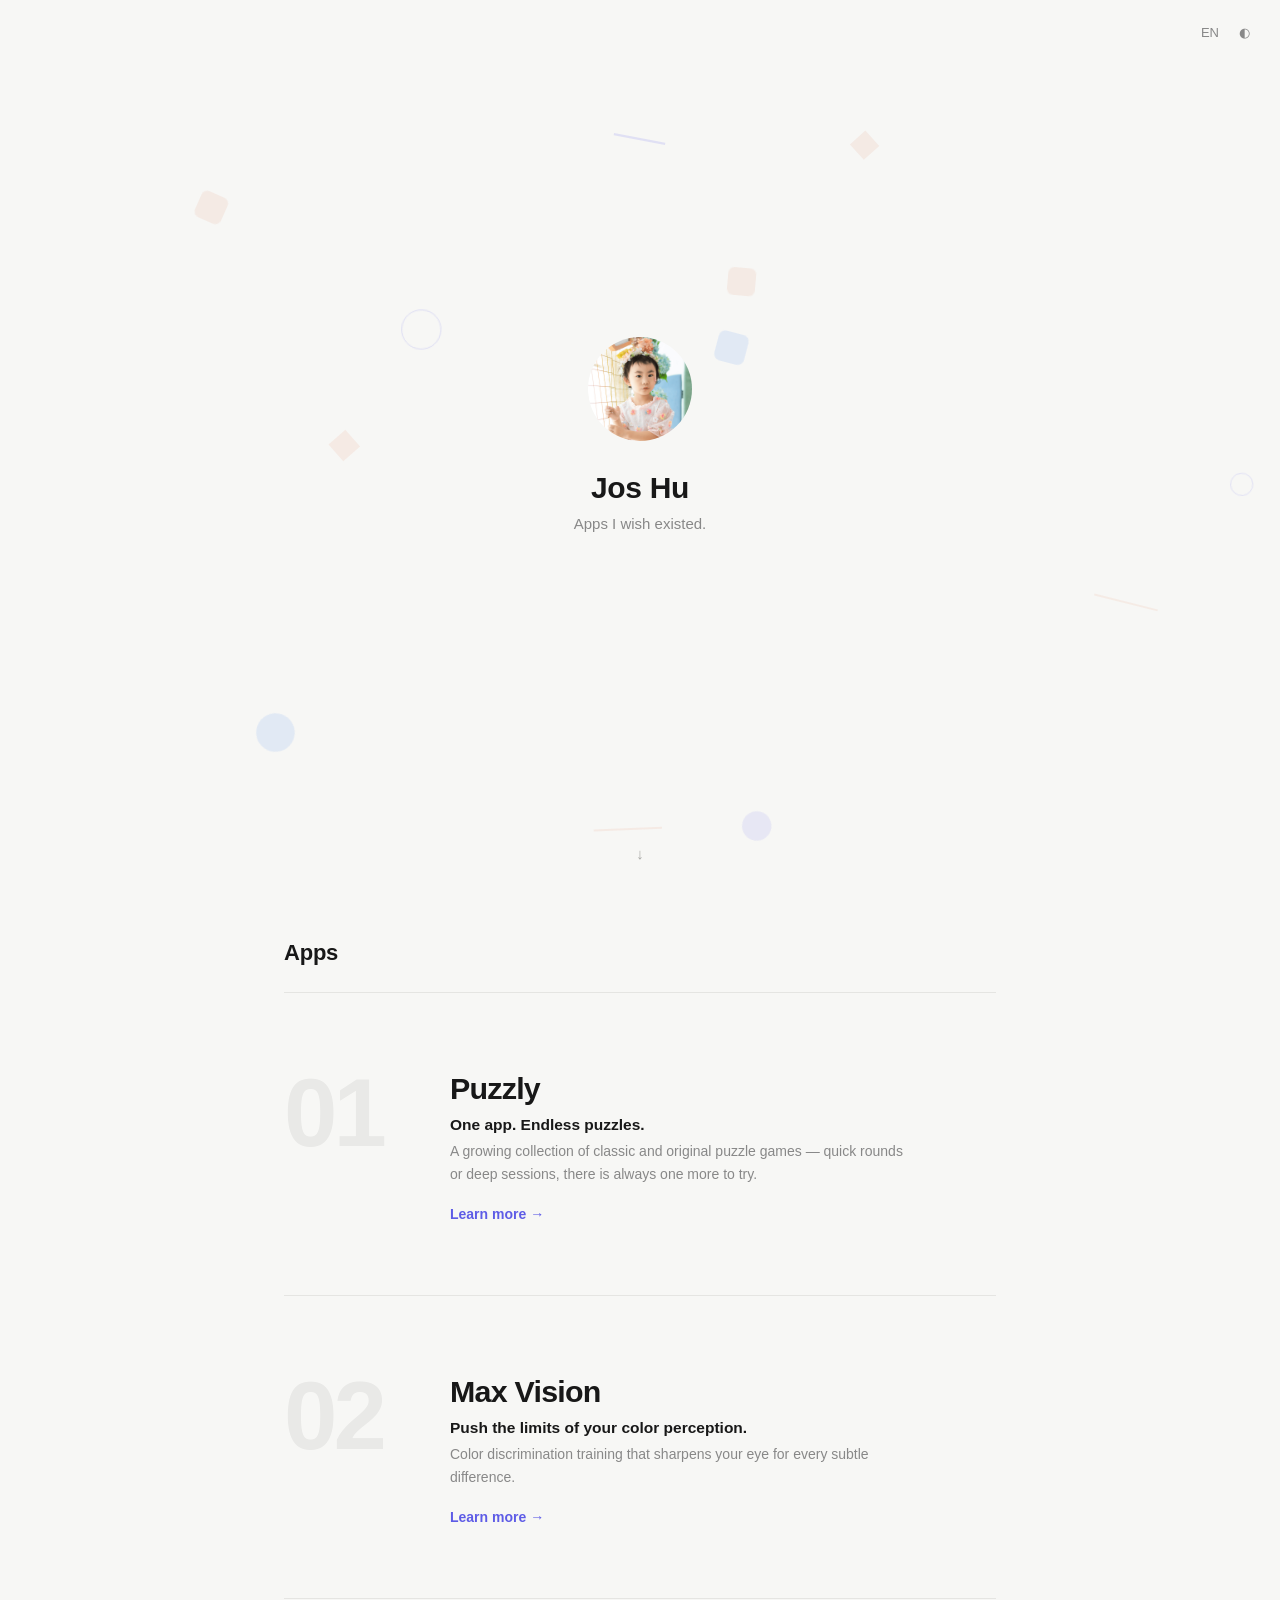
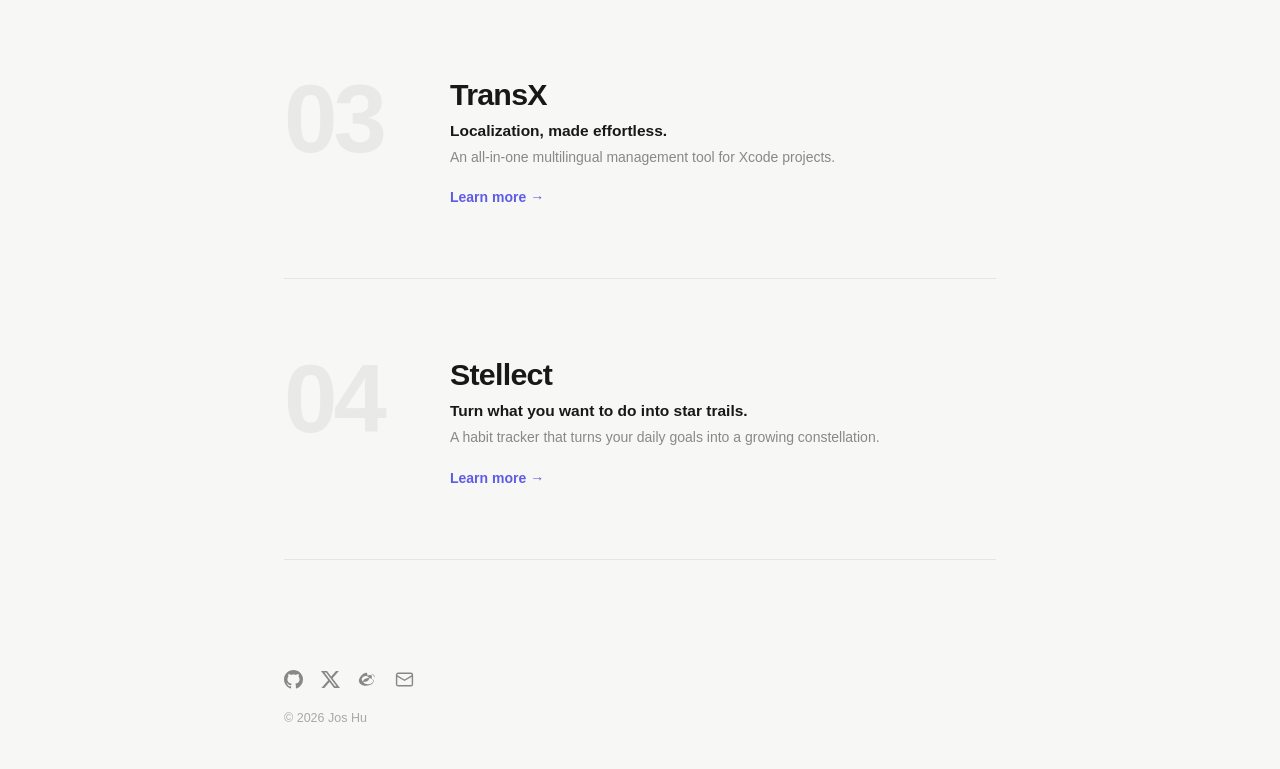
==== commit 328b4ff6: "add ambient background layer with drifting shapes" ====
--- a/index.html
+++ b/index.html
@@ -27,6 +27,8 @@
     </script>
 </head>
 <body>
+
+<div class="ambient" id="ambient" aria-hidden="true"></div>
 
 <div class="topbar">
     <button class="ctl" id="langBtn" type="button">EN</button>
@@ -61,5 +63,6 @@
 <script src="assets/js/i18n.js"></script>
 <script src="assets/js/apps.js"></script>
 <script src="assets/js/main.js"></script>
+<script src="assets/js/ambient.js"></script>
 </body>
 </html>
--- a/assets/css/style.css
+++ b/assets/css/style.css
@@ -262,6 +262,53 @@
     color: var(--hint);
 }
 
+/* ---------- ambient layer: very faint shapes hopping in the background ----------
+   Decorative only: fixed behind everything (z-index: -1), pointer-events: none,
+   no layout impact. Shapes are generated by assets/js/ambient.js; colors come
+   from the --amb-* variables so they adapt to light/dark automatically. */
+
+:root {
+    --amb-c1: rgba(94, 92, 230, 0.15);   /* accent indigo */
+    --amb-c2: rgba(80, 140, 235, 0.13);  /* soft sky */
+    --amb-c3: rgba(224, 140, 106, 0.12); /* warm sand */
+}
+
+[data-theme="dark"] {
+    --amb-c1: rgba(165, 163, 255, 0.12);
+    --amb-c2: rgba(112, 166, 255, 0.10);
+    --amb-c3: rgba(255, 170, 136, 0.08);
+}
+
+.ambient {
+    position: fixed;
+    top: 0;
+    left: 0;
+    right: 0;
+    bottom: 0;
+    z-index: -1;
+    pointer-events: none;
+    overflow: hidden;
+}
+
+.ambient i {
+    position: absolute;
+    left: 0;
+    top: 0;
+    display: block;
+    will-change: transform, opacity;
+}
+
+.ambient .amb-block { border-radius: 22%; }
+.ambient .amb-dot,
+.ambient .amb-ring { border-radius: 50%; }
+.ambient .amb-blob {
+    border-radius: 58% 42% 55% 45% / 48% 55% 45% 52%;
+}
+.ambient .amb-ring {
+    background: none;
+    border: 1.5px solid var(--amb-c1);
+}
+
 /* ---------- reveal on scroll (quiet) ---------- */
 
 .reveal {
